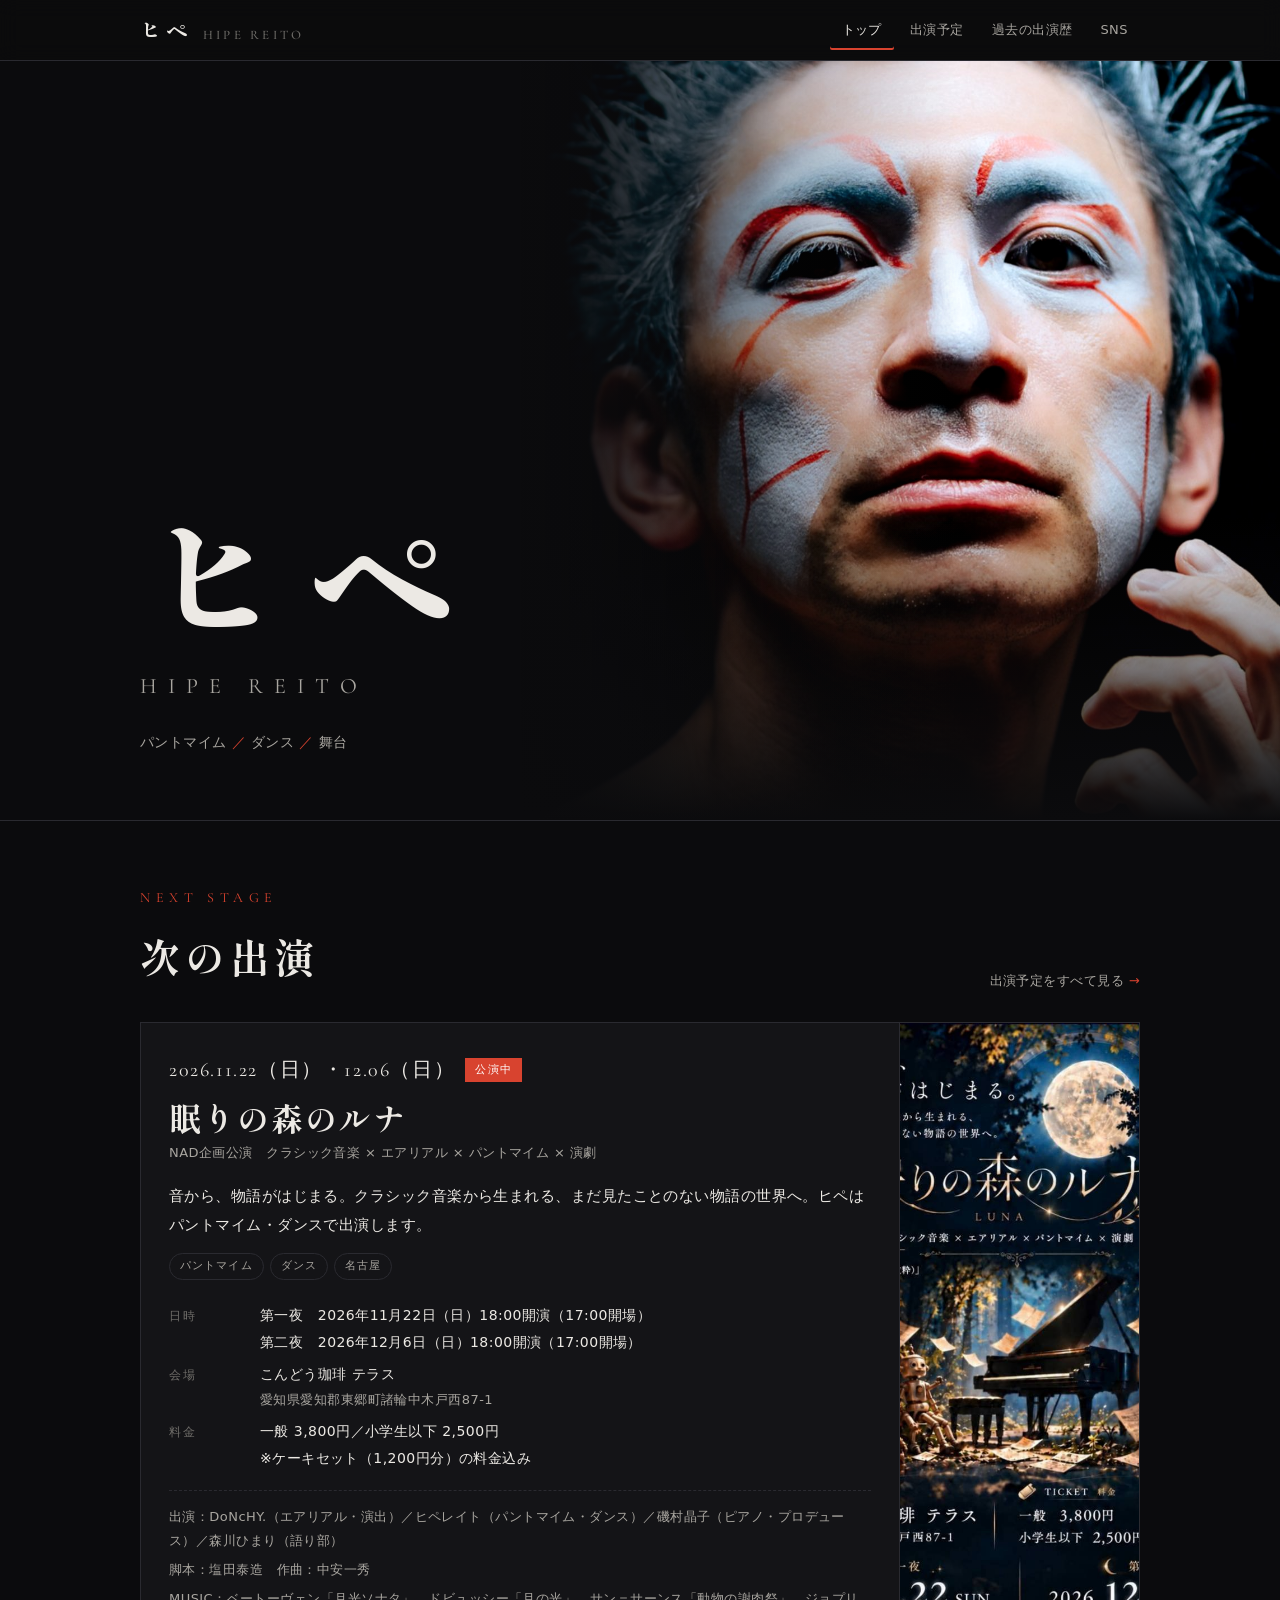
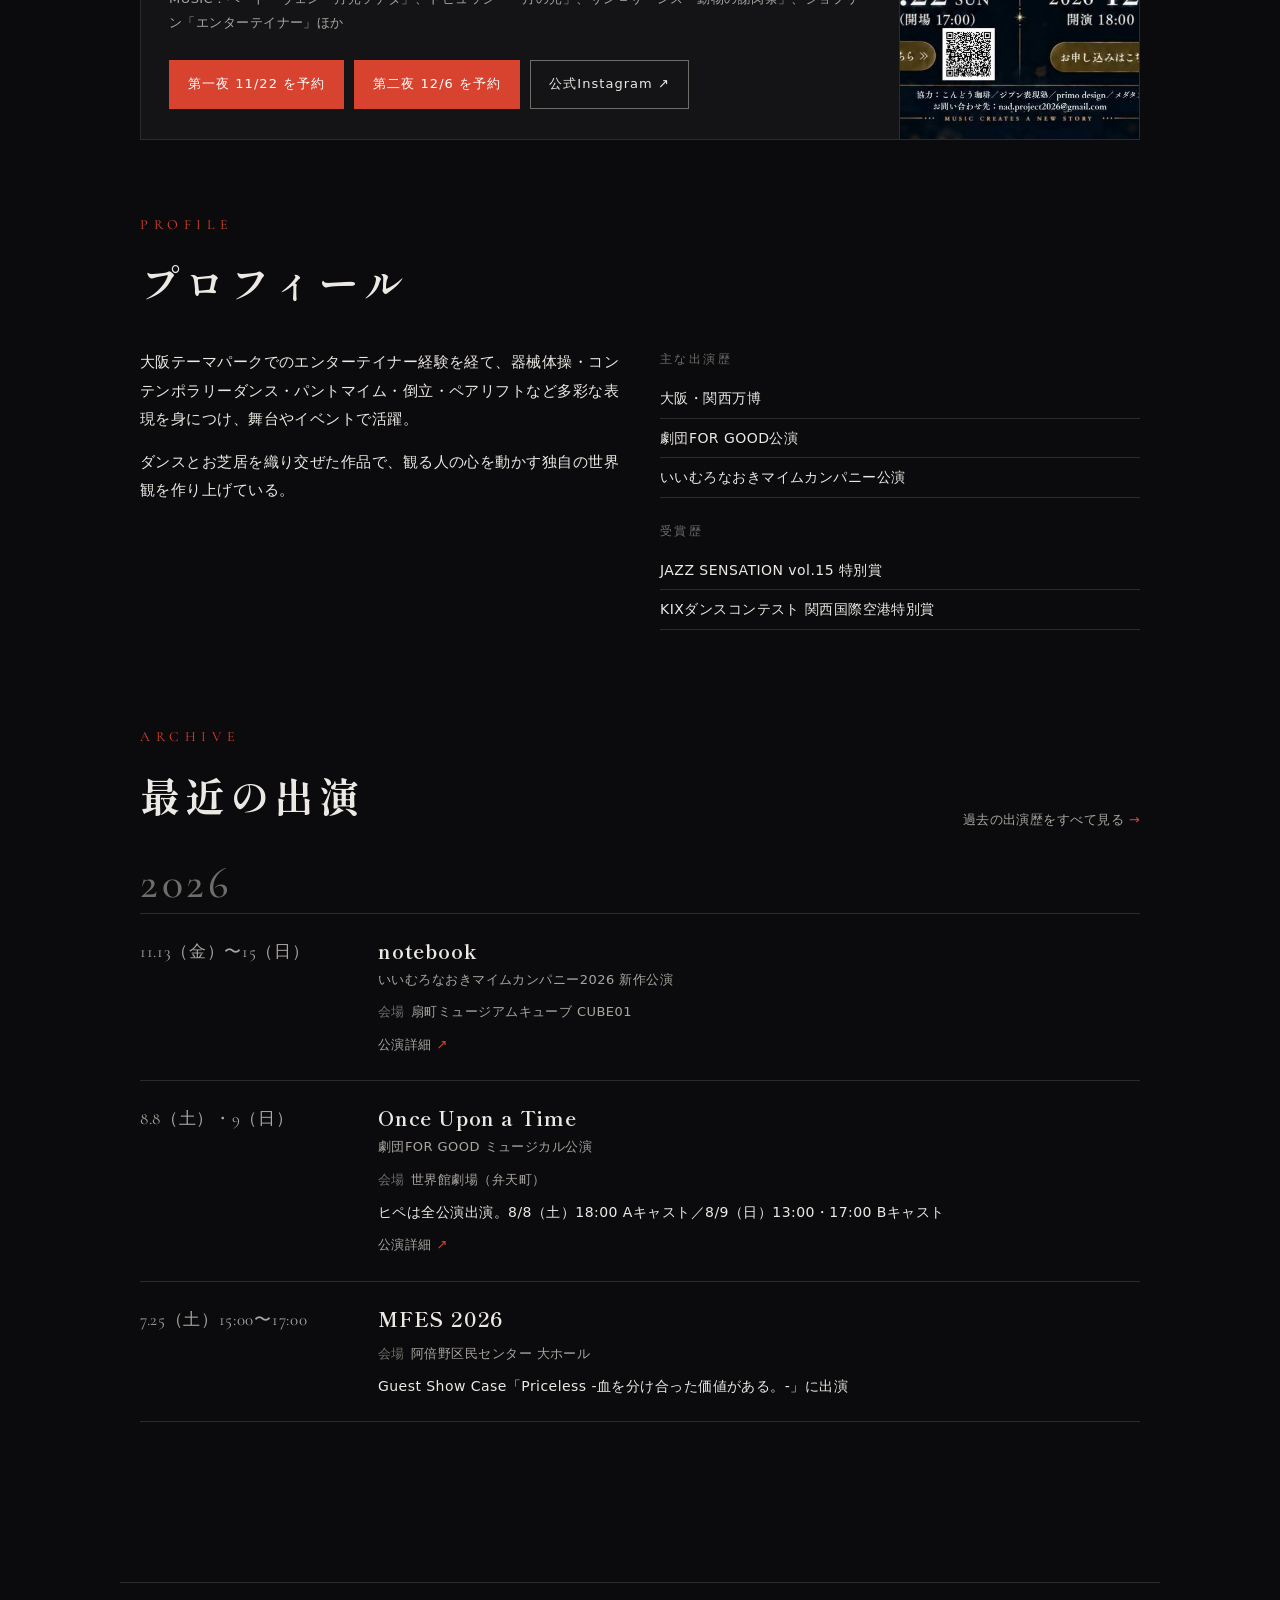
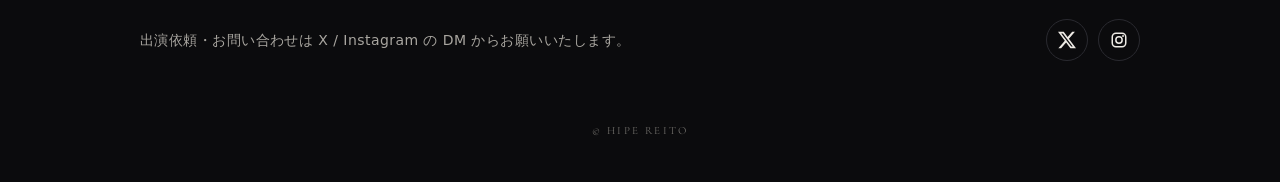
==== index.html @ db116e57 "Initial commit: Hipe performance info site Co-Authored-By: Claude Sonnet 5.5 <noreply@anthropic.com>" ====
<!doctype html>
<html lang="ja">
<head>
<meta charset="utf-8">
<meta name="viewport" content="width=device-width,initial-scale=1">
<title>ヒペ | HIPE REITO 出演情報</title>
<meta name="description" content="パントマイム・ダンスのパフォーマー「ヒペ（ヒペレイト）」の出演情報。">
<meta property="og:title" content="ヒペ | HIPE REITO 出演情報">
<meta property="og:description" content="パントマイム・ダンスのパフォーマー「ヒペ（ヒペレイト）」の出演情報。">
<meta property="og:image" content="assets/hero.jpg">
<meta name="theme-color" content="#0b0b0d">
<link rel="icon" href="assets/favicon.svg" type="image/svg+xml">
<link rel="preconnect" href="https://fonts.googleapis.com">
<link rel="preconnect" href="https://fonts.gstatic.com" crossorigin>
<link href="https://fonts.googleapis.com/css2?family=Cormorant+Garamond:wght@500;600&family=Shippori+Mincho+B1:wght@600;700;800&family=Zen+Kaku+Gothic+New:wght@400;500&display=swap" rel="stylesheet">
<link rel="stylesheet" href="style.css">
</head>
<body data-page="home">
<header id="site-header"></header>
<main>
  <section class="hero">
    <img src="assets/hero.jpg" alt="ヒペ ポートレート">
    <div class="inner">
      <h1>ヒペ</h1>
      <p class="roman">HIPE REITO</p>
      <p class="tag">パントマイム <b>／</b> ダンス <b>／</b> 舞台</p>
    </div>
  </section>

  <section class="section">
    <div class="section-top">
      <div><p class="eyebrow">Next Stage</p><h2>次の出演</h2></div>
      <a class="more" href="schedule.html">出演予定をすべて見る</a>
    </div>
    <div class="shows" id="upcoming" data-limit="1"></div>
  </section>

  <section class="section">
    <div class="section-top">
      <div><p class="eyebrow">Profile</p><h2>プロフィール</h2></div>
    </div>
    <div class="profile">
      <div>
        <p>大阪テーマパークでのエンターテイナー経験を経て、器械体操・コンテンポラリーダンス・パントマイム・倒立・ペアリフトなど多彩な表現を身につけ、舞台やイベントで活躍。</p>
        <p>ダンスとお芝居を織り交ぜた作品で、観る人の心を動かす独自の世界観を作り上げている。</p>
      </div>
      <div>
        <h3>主な出演歴</h3>
        <ul><li>大阪・関西万博</li><li>劇団FOR GOOD公演</li><li>いいむろなおきマイムカンパニー公演</li></ul>
        <h3>受賞歴</h3>
        <ul><li>JAZZ SENSATION vol.15 特別賞</li><li>KIXダンスコンテスト 関西国際空港特別賞</li></ul>
      </div>
    </div>
  </section>

  <section class="section">
    <div class="section-top">
      <div><p class="eyebrow">Archive</p><h2>最近の出演</h2></div>
      <a class="more" href="history.html">過去の出演歴をすべて見る</a>
    </div>
    <div id="history" data-limit="3"></div>
  </section>
</main>
<div id="site-footer"></div>
<script src="data.js"></script>
<script src="app.js"></script>
</body>
</html>
---- style.css ----
:root{
  --bg:#0b0b0d;
  --bg-2:#141417;
  --line:#2a2a30;
  --ink:#ece9e4;          /* 白塗りの白 */
  --ink-2:#a9a6a0;
  --ink-3:#6f6d69;
  --red:#d8432f;          /* 隈取の朱 */
  --red-soft:rgba(216,67,47,.14);
  --mincho:"Shippori Mincho B1","Hiragino Mincho ProN","Yu Mincho",serif;
  --gothic:"Zen Kaku Gothic New","Hiragino Sans","Yu Gothic",system-ui,sans-serif;
  --latin:"Cormorant Garamond",var(--mincho);
  --w:1040px;
}
*{box-sizing:border-box}
html{scroll-behavior:smooth}
body{
  margin:0;background:var(--bg);color:var(--ink);
  font-family:var(--gothic);font-size:15px;line-height:1.9;letter-spacing:.03em;
  -webkit-font-smoothing:antialiased;
}
a{color:inherit}
img{max-width:100%;display:block}

/* ---------- header ---------- */
.site-header{
  position:sticky;top:0;z-index:20;
  background:rgba(11,11,13,.82);backdrop-filter:blur(10px);
  border-bottom:1px solid var(--line);
}
.site-header .inner{
  max-width:var(--w);margin:0 auto;padding:0 20px;height:60px;
  display:flex;align-items:center;justify-content:space-between;gap:16px;
}
.logo{font-family:var(--mincho);font-size:22px;font-weight:700;text-decoration:none;letter-spacing:.2em}
.logo small{font-family:var(--latin);font-size:13px;color:var(--ink-3);letter-spacing:.25em;margin-left:10px;font-weight:500}
.nav{display:flex;gap:4px}
.nav a{
  text-decoration:none;font-size:13px;color:var(--ink-2);padding:8px 12px;border-radius:2px;white-space:nowrap;
}
.nav a:hover{color:var(--ink)}
.nav a[aria-current="page"]{color:var(--ink);box-shadow:inset 0 -2px 0 var(--red)}

/* ---------- hero ---------- */
.hero{
  position:relative;min-height:min(86vh,760px);display:grid;align-items:end;
  overflow:hidden;border-bottom:1px solid var(--line);
}
.hero img{
  position:absolute;inset:0;width:100%;height:100%;object-fit:cover;object-position:60% 30%;
  filter:saturate(.95) contrast(1.05);
}
@media (min-width:761px){
  .hero img{left:auto;width:min(62%,760px);object-position:50% 35%;
    -webkit-mask-image:linear-gradient(90deg,transparent 0,#000 35%);mask-image:linear-gradient(90deg,transparent 0,#000 35%)}
}
.hero::after{
  content:"";position:absolute;inset:0;
  background:linear-gradient(90deg,rgba(11,11,13,.92) 0%,rgba(11,11,13,.55) 45%,rgba(11,11,13,0) 75%),
             linear-gradient(0deg,var(--bg) 0%,rgba(11,11,13,0) 40%);
}
.hero .inner{position:relative;z-index:1;max-width:var(--w);width:100%;margin:0 auto;padding:0 20px 64px}
.hero h1{
  font-family:var(--mincho);font-weight:800;margin:0;line-height:1;
  font-size:clamp(72px,14vw,150px);letter-spacing:.12em;
}
.hero .roman{font-family:var(--latin);font-size:clamp(16px,2.2vw,22px);letter-spacing:.5em;color:var(--ink-2);margin:18px 0 0}
.hero .tag{margin:22px 0 0;font-size:14px;color:var(--ink-2)}
.hero .tag b{color:var(--red);font-weight:500}

/* ---------- page head ---------- */
.page-head{max-width:var(--w);margin:0 auto;padding:72px 20px 24px}
.eyebrow{font-family:var(--latin);font-size:14px;letter-spacing:.4em;color:var(--red);text-transform:uppercase;margin:0 0 6px}
.page-head h1,.section h2{font-family:var(--mincho);font-weight:700;font-size:clamp(28px,4.4vw,40px);margin:0;letter-spacing:.12em}
.page-head p{color:var(--ink-2);margin:14px 0 0}

/* ---------- sections ---------- */
main{padding-bottom:40px}
.section{max-width:var(--w);margin:0 auto;padding:64px 20px 8px}
.section-top{display:flex;align-items:end;justify-content:space-between;gap:16px;margin-bottom:28px}
.more{font-size:13px;color:var(--ink-2);text-decoration:none;white-space:nowrap}
.more:hover{color:var(--ink)}
.more::after{content:" →";color:var(--red)}

/* ---------- show card (upcoming) ---------- */
.shows{display:grid;gap:20px}
.show{
  background:var(--bg-2);border:1px solid var(--line);
  display:grid;grid-template-columns:1fr;overflow:hidden;
}
.show.has-image{grid-template-columns:minmax(0,1fr) 240px}
.show .body{padding:28px 28px 30px}
.show .date{font-family:var(--latin);font-size:20px;letter-spacing:.08em;color:var(--ink);margin:0}
.show .date .ja{font-family:var(--gothic);font-size:13px;color:var(--ink-2)}
.show h3{font-family:var(--mincho);font-size:clamp(24px,3.4vw,32px);font-weight:700;margin:6px 0 2px;letter-spacing:.06em;line-height:1.4}
.show .sub{color:var(--ink-2);font-size:13px;margin:0}
.show .lead{margin:16px 0 0}
.tags{display:flex;flex-wrap:wrap;gap:6px;margin:14px 0 0;padding:0;list-style:none}
.tags li{font-size:11px;letter-spacing:.1em;border:1px solid var(--line);color:var(--ink-2);padding:2px 10px;border-radius:99px}
.status{display:inline-block;font-size:11px;letter-spacing:.12em;background:var(--red);color:#fff;padding:2px 10px;margin-left:10px;vertical-align:3px}
.status.next{background:transparent;color:var(--red);border:1px solid var(--red)}
dl.info{display:grid;grid-template-columns:5.5em 1fr;gap:6px 14px;margin:22px 0 0;font-size:14px}
dl.info dt{color:var(--ink-3);font-size:12px;letter-spacing:.15em;padding-top:3px}
dl.info dd{margin:0}
dl.info dd span{display:block}
dl.info .muted{color:var(--ink-2);font-size:13px}
.credits{margin:18px 0 0;padding:14px 0 0;border-top:1px dashed var(--line);font-size:13px;color:var(--ink-2)}
.credits p{margin:0 0 4px}
.actions{display:flex;flex-wrap:wrap;gap:10px;margin:24px 0 0}
.btn{
  display:inline-flex;align-items:center;gap:8px;text-decoration:none;
  font-size:13px;letter-spacing:.08em;padding:11px 18px;border:1px solid var(--ink-3);transition:.15s;
}
.btn:hover{border-color:var(--ink)}
.btn.primary{background:var(--red);border-color:var(--red);color:#fff}
.btn.primary:hover{filter:brightness(1.1)}
.show .visual{border-left:1px solid var(--line);background:#000}
.show .visual img{width:100%;height:100%;object-fit:cover;object-position:top}

.show.tba{background:transparent;border-style:dashed}
.show.tba .body{padding:18px 24px;display:flex;flex-wrap:wrap;align-items:baseline;gap:6px 18px}
.show.tba .date{font-size:18px}
.show.tba p{margin:0;color:var(--ink-2);font-size:13px}
.show.tba .area{color:var(--ink);font-size:14px}

/* ---------- history ---------- */
.year{margin:0 0 40px}
.year h2{
  font-family:var(--latin);font-weight:500;font-size:44px;letter-spacing:.08em;color:var(--ink-3);
  margin:0 0 8px;line-height:1;
}
.timeline{list-style:none;margin:0;padding:0;border-top:1px solid var(--line)}
.timeline li{display:grid;grid-template-columns:210px 1fr;gap:6px 28px;padding:22px 0;border-bottom:1px solid var(--line)}
.timeline .d{font-family:var(--latin);font-size:17px;color:var(--ink-2);letter-spacing:.04em}
.timeline h3{font-family:var(--mincho);font-size:20px;margin:0;font-weight:700;letter-spacing:.04em;line-height:1.5}
.timeline .sub{color:var(--ink-2);font-size:13px;margin:2px 0 0}
.timeline .meta{font-size:13px;color:var(--ink-2);margin:8px 0 0}
.timeline .meta b{color:var(--ink-3);font-weight:400;margin-right:6px}
.timeline .note{font-size:14px;margin:6px 0 0}
.timeline a.inline{font-size:13px;color:var(--ink-2);text-decoration:none;display:inline-block;margin:8px 16px 0 0}
.timeline a.inline:hover{color:var(--ink)}
.timeline a.inline::after{content:" ↗";color:var(--red)}

/* ---------- profile ---------- */
.profile{display:grid;grid-template-columns:1fr 1fr;gap:40px;align-items:start}
.profile p{margin:0 0 14px}
.profile h3{font-size:12px;letter-spacing:.2em;color:var(--ink-3);font-weight:500;margin:0 0 8px}
.profile ul{margin:0 0 22px;padding:0;list-style:none}
.profile li{padding:6px 0;border-bottom:1px solid var(--line);font-size:14px}

/* ---------- links page ---------- */
.links-wrap{max-width:520px;margin:0 auto;padding:64px 20px 24px;text-align:center}
.avatar{width:120px;height:120px;border-radius:50%;object-fit:cover;object-position:55% 30%;margin:0 auto;border:1px solid var(--line)}
.links-wrap h1{font-family:var(--mincho);font-size:34px;margin:18px 0 0;letter-spacing:.2em}
.links-wrap .roman{font-family:var(--latin);color:var(--ink-3);letter-spacing:.45em;font-size:13px;margin:4px 0 0}
.links-wrap .bio{color:var(--ink-2);font-size:13px;margin:14px 0 0}
.link-list{list-style:none;padding:0;margin:32px 0 0;display:grid;gap:12px;text-align:left}
.link-list a{
  display:grid;grid-template-columns:44px 1fr auto;align-items:center;gap:14px;
  padding:14px 18px;background:var(--bg-2);border:1px solid var(--line);text-decoration:none;transition:.15s;
}
.link-list a:hover{border-color:var(--ink-3);transform:translateY(-1px)}
.link-list .ic{width:44px;height:44px;display:grid;place-items:center;border-radius:50%;background:#000;border:1px solid var(--line)}
.link-list .ic svg{width:20px;height:20px;fill:var(--ink)}
.link-list .t{font-size:15px;line-height:1.4}
.link-list .t small{display:block;color:var(--ink-2);font-size:12px}
.link-list .arrow{color:var(--red)}
.link-list a.feature{border-color:var(--red);background:linear-gradient(90deg,var(--red-soft),transparent)}
.link-list .ic.text{font-family:var(--mincho);font-size:13px;color:var(--ink)}
.small-head{font-size:11px;letter-spacing:.3em;color:var(--ink-3);margin:36px 0 0;text-align:left}

/* ---------- contact / footer ---------- */
.contact{
  max-width:var(--w);margin:72px auto 0;padding:36px 20px;border-top:1px solid var(--line);
  display:flex;flex-wrap:wrap;gap:16px 32px;align-items:center;justify-content:space-between;
}
.contact p{margin:0;color:var(--ink-2);font-size:14px}
.sns-row{display:flex;gap:10px}
.sns-row a{width:42px;height:42px;display:grid;place-items:center;border:1px solid var(--line);border-radius:50%}
.sns-row a:hover{border-color:var(--ink-2)}
.sns-row svg{width:18px;height:18px;fill:var(--ink)}
footer{text-align:center;color:var(--ink-3);font-size:11px;letter-spacing:.2em;padding:24px 20px 40px;font-family:var(--latin)}

.empty{color:var(--ink-2);border:1px dashed var(--line);padding:24px;text-align:center}

/* ---------- responsive ---------- */
@media (max-width:760px){
  body{font-size:14px}
  .site-header .inner{height:auto;padding:10px 16px;flex-wrap:wrap;gap:4px}
  .logo small{display:none}
  .nav{width:100%;justify-content:space-between;margin:0 -12px}
  .nav a{padding:6px 10px}
  .hero{min-height:78vh}
  .hero img{object-position:62% 20%}
  .hero::after{background:linear-gradient(0deg,var(--bg) 8%,rgba(11,11,13,.35) 55%,rgba(11,11,13,.1) 100%)}
  .hero .inner{padding:0 16px 40px}
  .section,.page-head{padding-left:16px;padding-right:16px}
  .show.has-image{grid-template-columns:1fr}
  .show .visual{border-left:0;border-top:1px solid var(--line);order:-1;max-height:300px}
  .show .body{padding:22px 18px 24px}
  dl.info{grid-template-columns:1fr;gap:0}
  dl.info dt{padding-top:10px}
  .timeline li{grid-template-columns:1fr;gap:2px}
  .profile{grid-template-columns:1fr;gap:8px}
  .btn{flex:1 1 100%;justify-content:center}
}
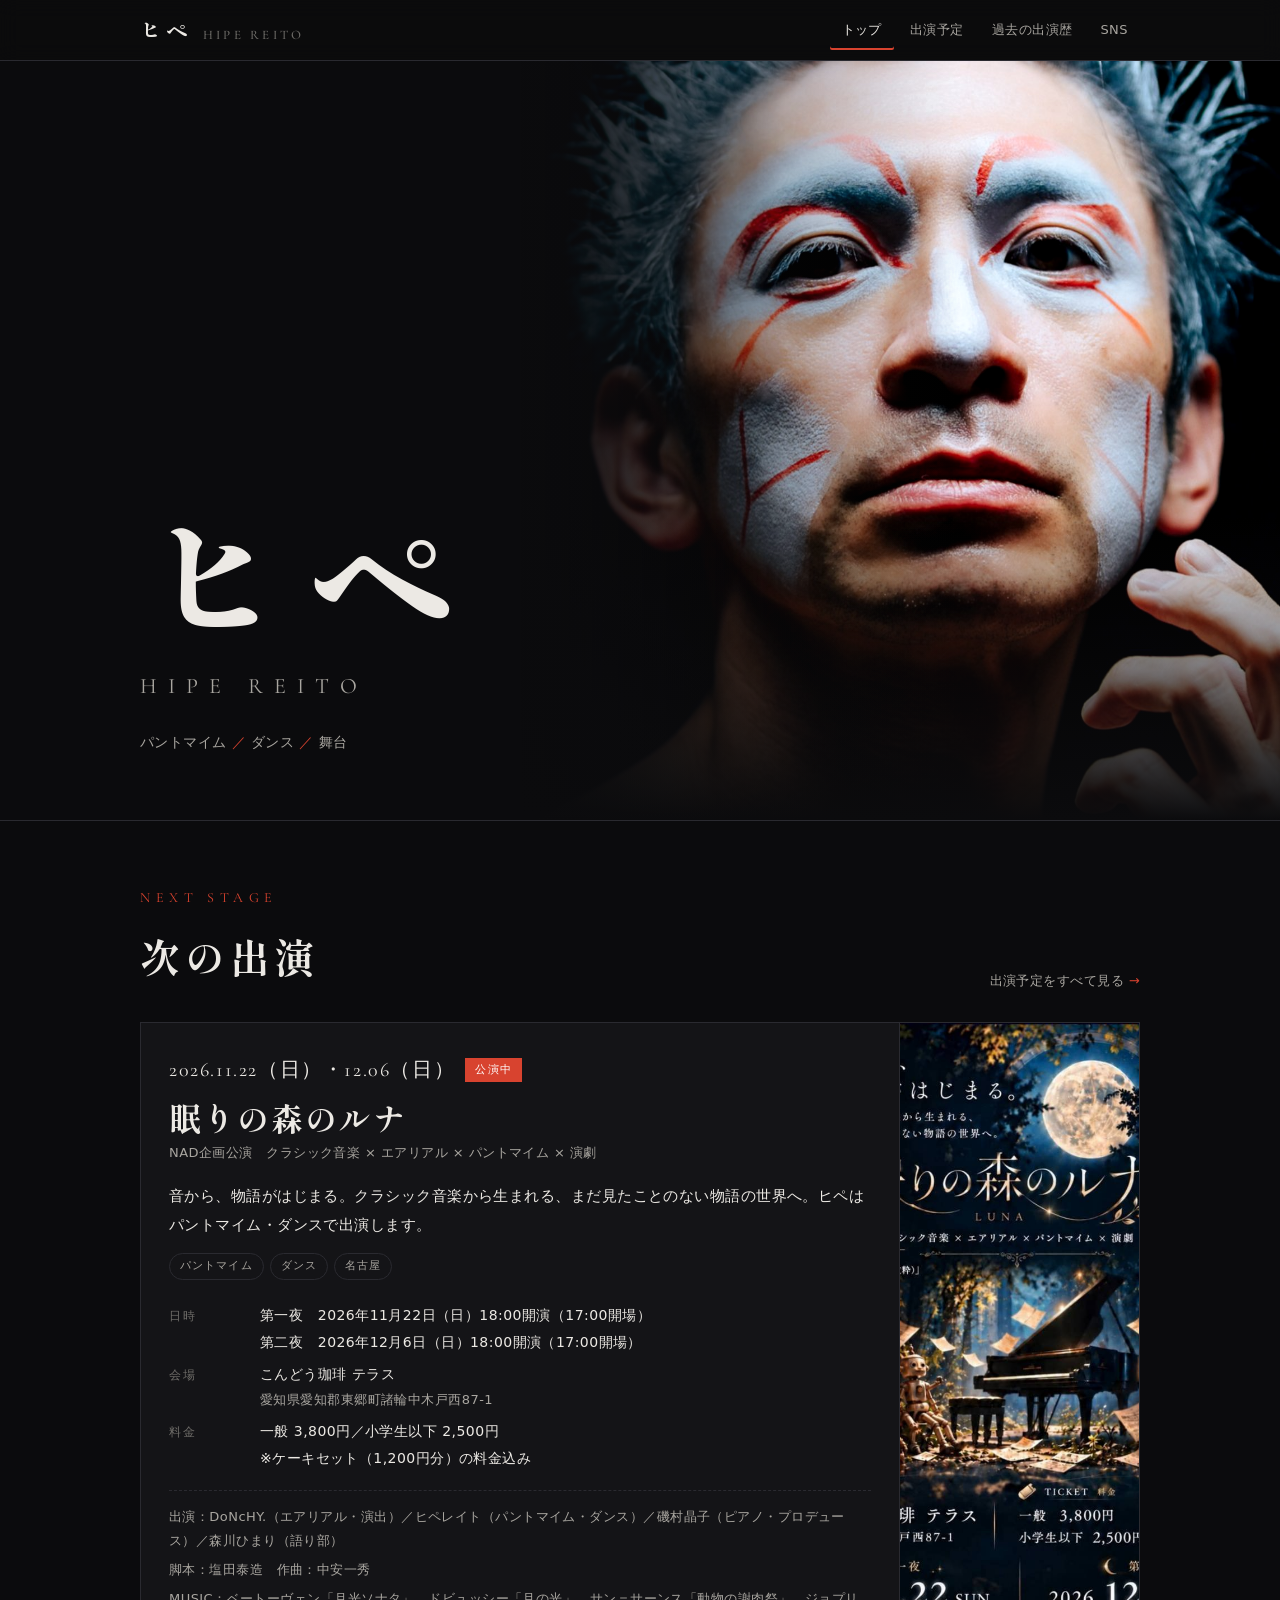
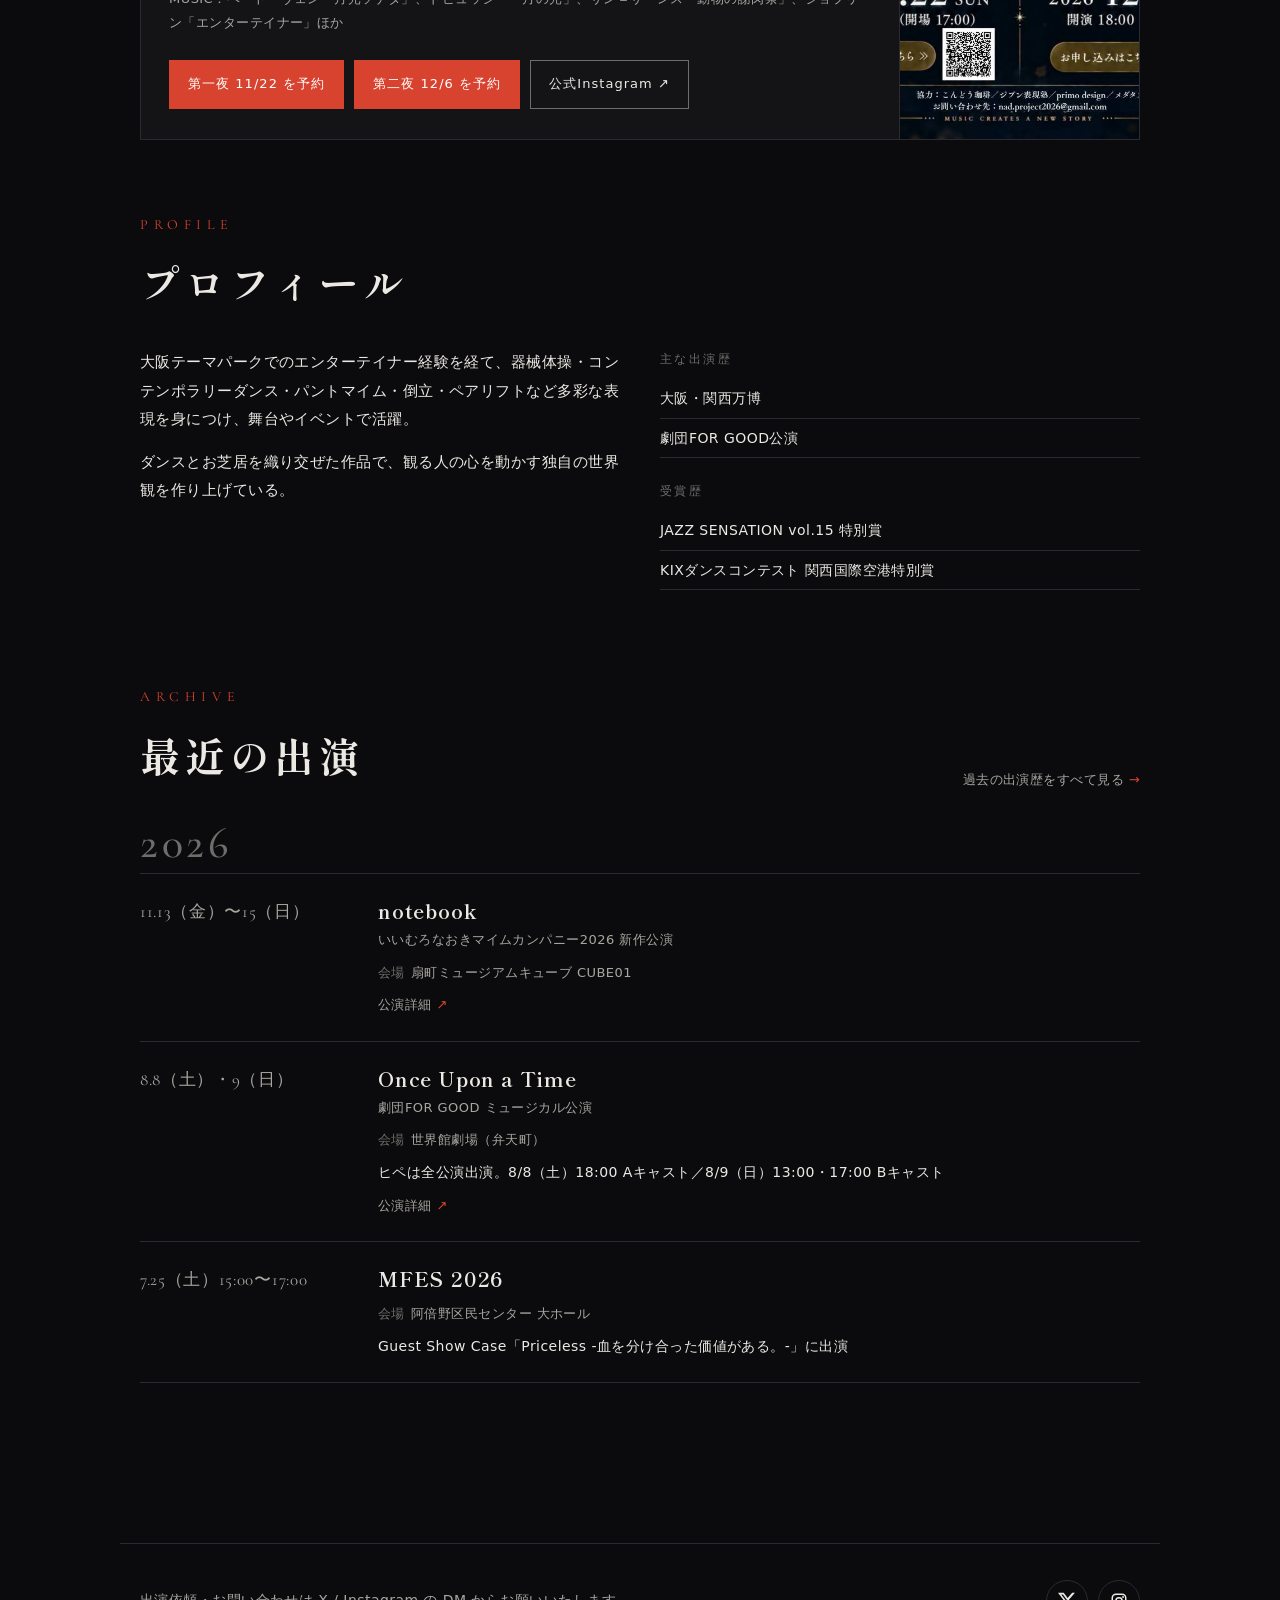
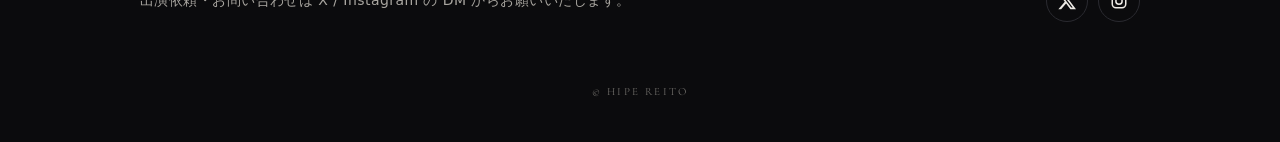
==== commit 49a7a6a7: "Remove Iimuro Mime Company from main credits on top page Co-Authored-By: Claude Sonnet 5.5 <noreply@" ====
--- a/index.html
+++ b/index.html
@@ -46,7 +46,7 @@
       </div>
       <div>
         <h3>主な出演歴</h3>
-        <ul><li>大阪・関西万博</li><li>劇団FOR GOOD公演</li><li>いいむろなおきマイムカンパニー公演</li></ul>
+        <ul><li>大阪・関西万博</li><li>劇団FOR GOOD公演</li></ul>
         <h3>受賞歴</h3>
         <ul><li>JAZZ SENSATION vol.15 特別賞</li><li>KIXダンスコンテスト 関西国際空港特別賞</li></ul>
       </div>
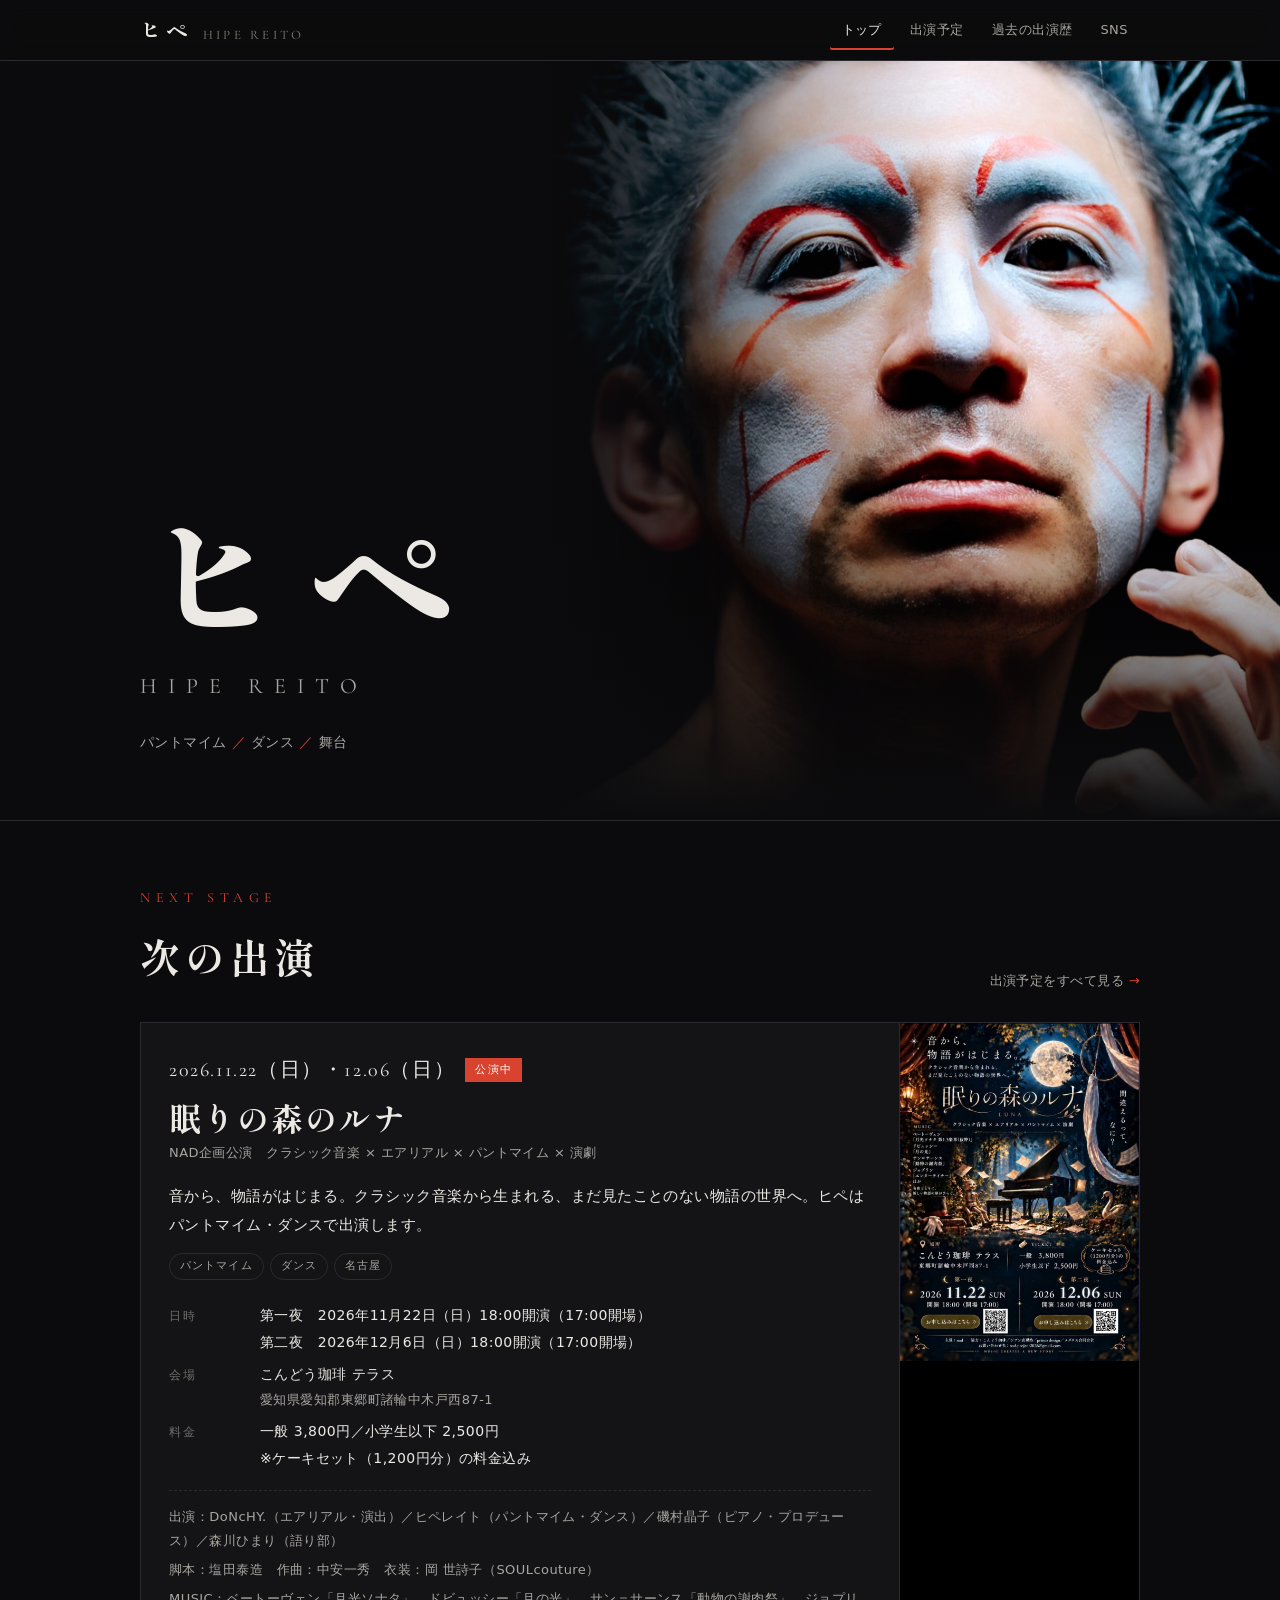
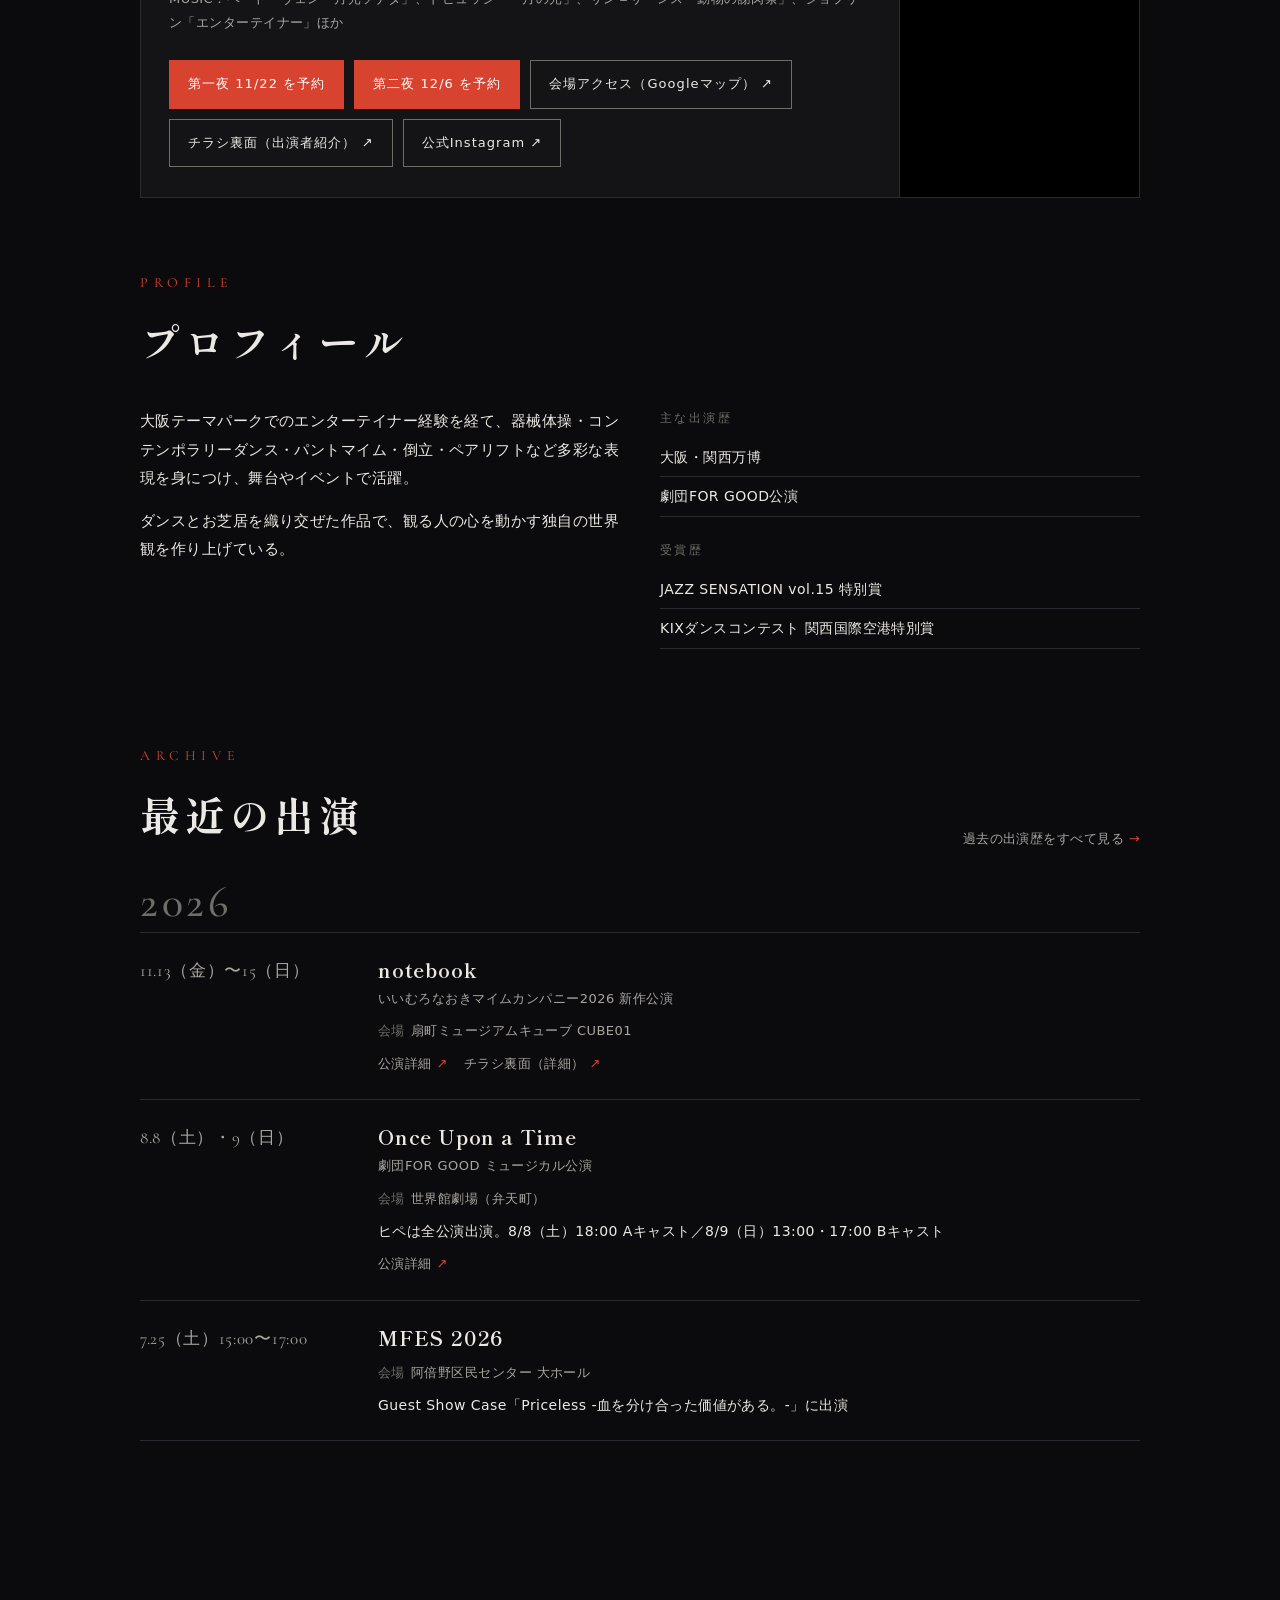
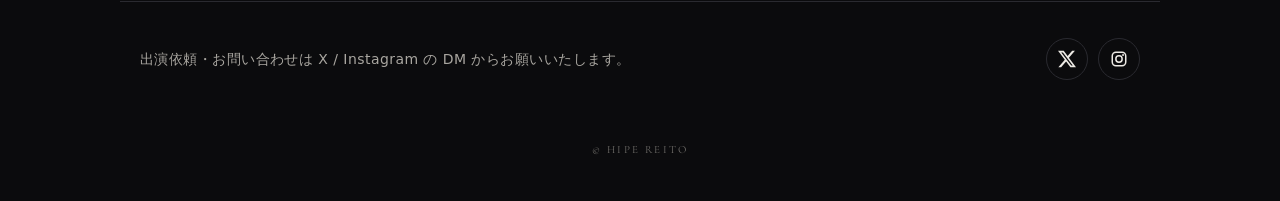
==== commit e6a2b269: "Add robots.txt, sitemap.xml, canonical URLs and absolute OGP tags Helps Google discover and index th" ====
--- a/index.html
+++ b/index.html
@@ -7,7 +7,12 @@
 <meta name="description" content="パントマイム・ダンスのパフォーマー「ヒペ（ヒペレイト）」の出演情報。">
 <meta property="og:title" content="ヒペ | HIPE REITO 出演情報">
 <meta property="og:description" content="パントマイム・ダンスのパフォーマー「ヒペ（ヒペレイト）」の出演情報。">
-<meta property="og:image" content="assets/hero.jpg">
+<meta property="og:image" content="https://hipereito.com/assets/hero.jpg">
+<meta property="og:url" content="https://hipereito.com/">
+<meta property="og:type" content="website">
+<meta property="og:locale" content="ja_JP">
+<meta name="twitter:card" content="summary_large_image">
+<link rel="canonical" href="https://hipereito.com/">
 <meta name="theme-color" content="#0b0b0d">
 <link rel="icon" href="assets/favicon.svg" type="image/svg+xml">
 <link rel="preconnect" href="https://fonts.googleapis.com">
--- a/style.css
+++ b/style.css
@@ -115,7 +115,10 @@
 .btn.primary{background:var(--red);border-color:var(--red);color:#fff}
 .btn.primary:hover{filter:brightness(1.1)}
 .show .visual{border-left:1px solid var(--line);background:#000}
-.show .visual img{width:100%;height:100%;object-fit:cover;object-position:top}
+.show .visual img{display:block;width:100%;height:auto}
+.show.has-image.wide{grid-template-columns:1fr}
+.show.has-image.wide .body{order:0}
+.show.has-image.wide .visual{border-left:0;border-top:1px solid var(--line)}
 
 .show.tba{background:transparent;border-style:dashed}
 .show.tba .body{padding:18px 24px;display:flex;flex-wrap:wrap;align-items:baseline;gap:6px 18px}
@@ -191,12 +194,13 @@
   .nav{width:100%;justify-content:space-between;margin:0 -12px}
   .nav a{padding:6px 10px}
   .hero{min-height:78vh}
-  .hero img{object-position:62% 20%}
+  .hero img{inset:auto;top:20px;left:10%;width:80%;height:auto;aspect-ratio:1/1;object-fit:contain;
+    -webkit-mask-image:linear-gradient(0deg,transparent 0,#000 22%);mask-image:linear-gradient(0deg,transparent 0,#000 22%)}
   .hero::after{background:linear-gradient(0deg,var(--bg) 8%,rgba(11,11,13,.35) 55%,rgba(11,11,13,.1) 100%)}
   .hero .inner{padding:0 16px 40px}
   .section,.page-head{padding-left:16px;padding-right:16px}
   .show.has-image{grid-template-columns:1fr}
-  .show .visual{border-left:0;border-top:1px solid var(--line);order:-1;max-height:300px}
+  .show .visual{border-left:0;border-top:1px solid var(--line);order:-1}
   .show .body{padding:22px 18px 24px}
   dl.info{grid-template-columns:1fr;gap:0}
   dl.info dt{padding-top:10px}
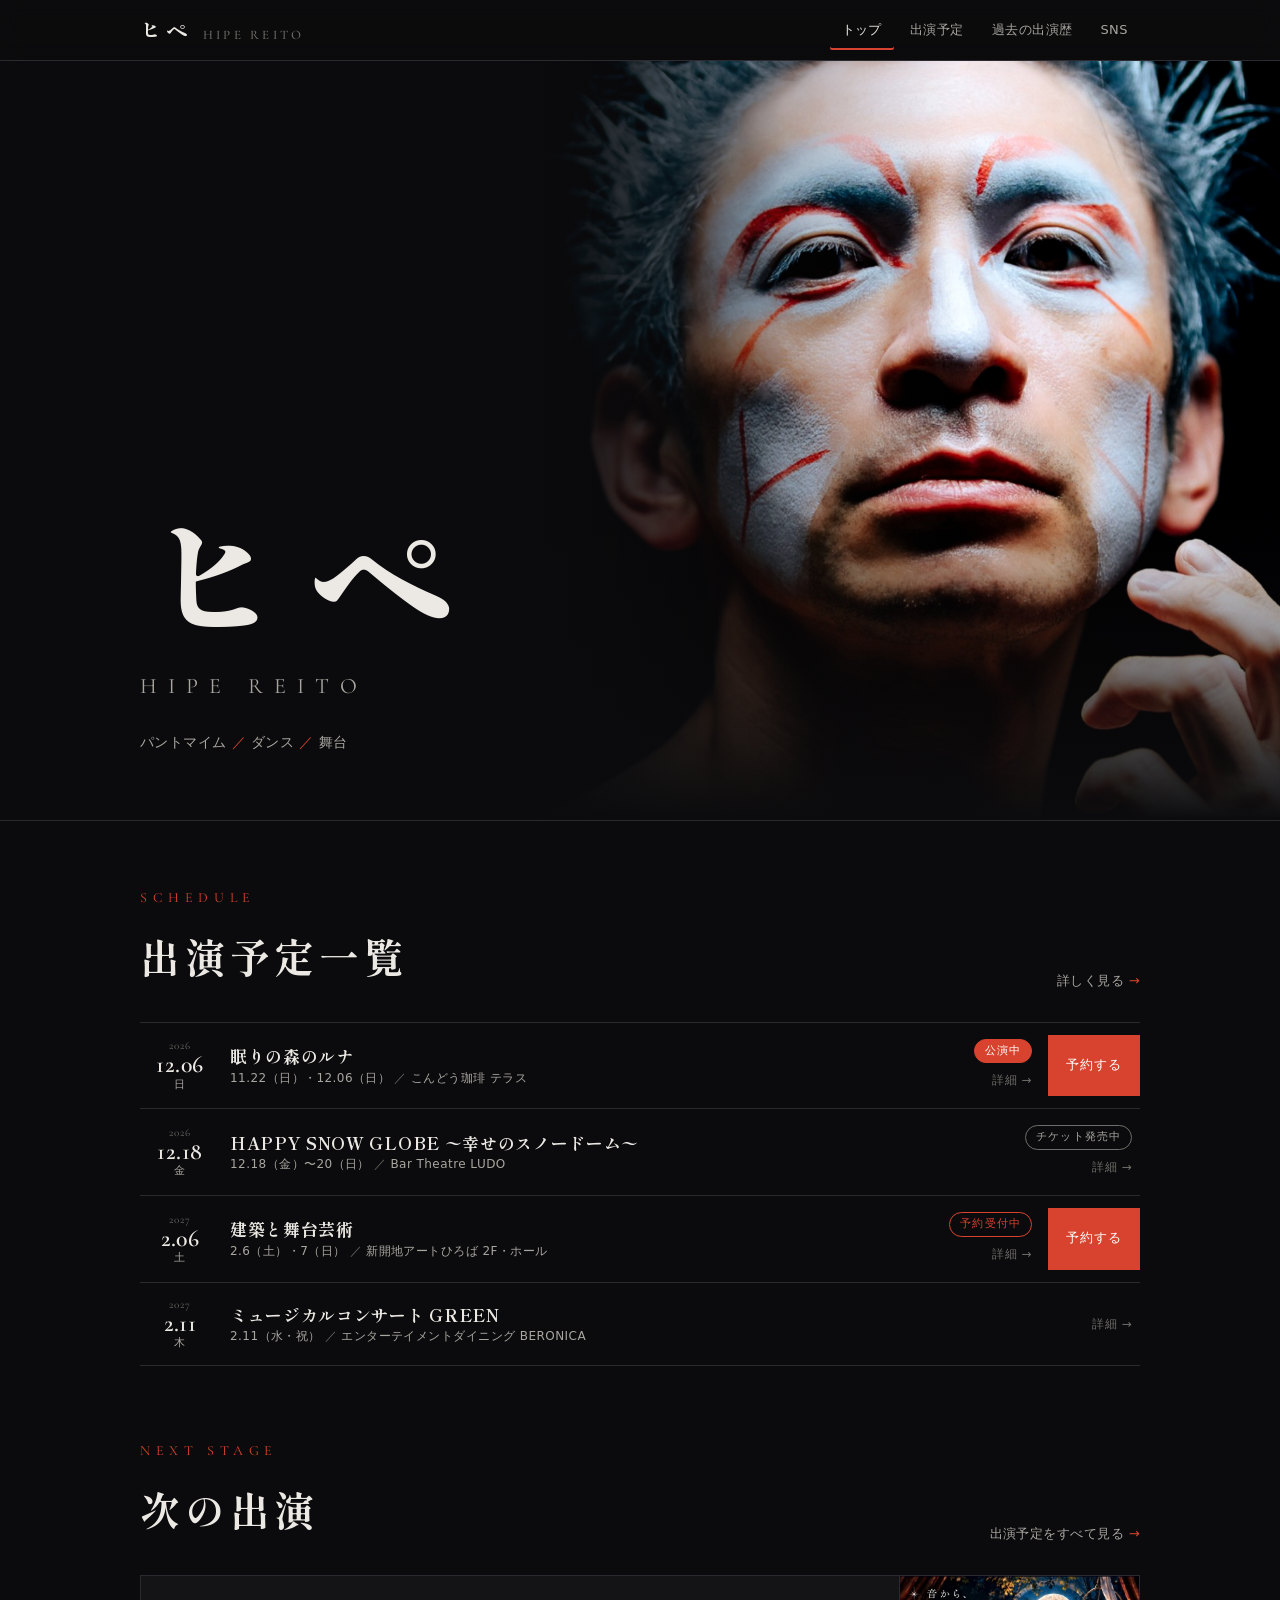
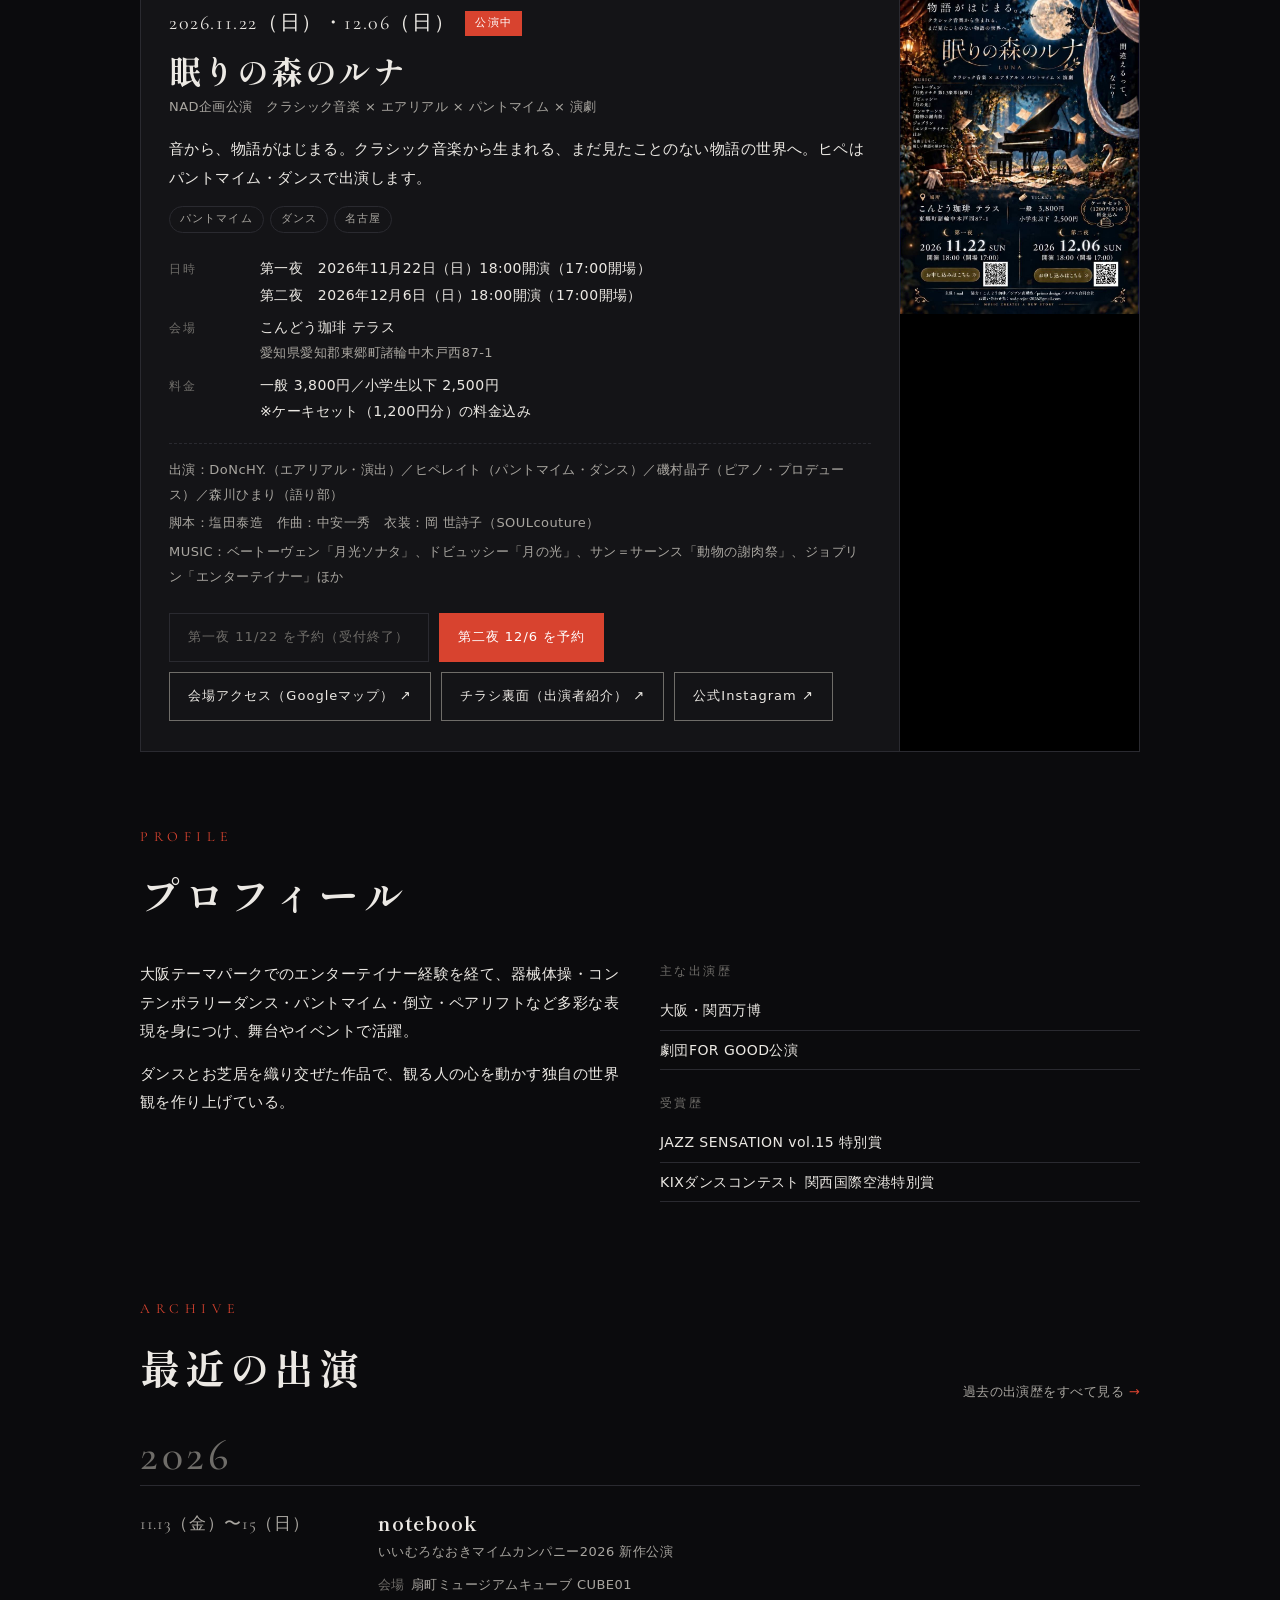
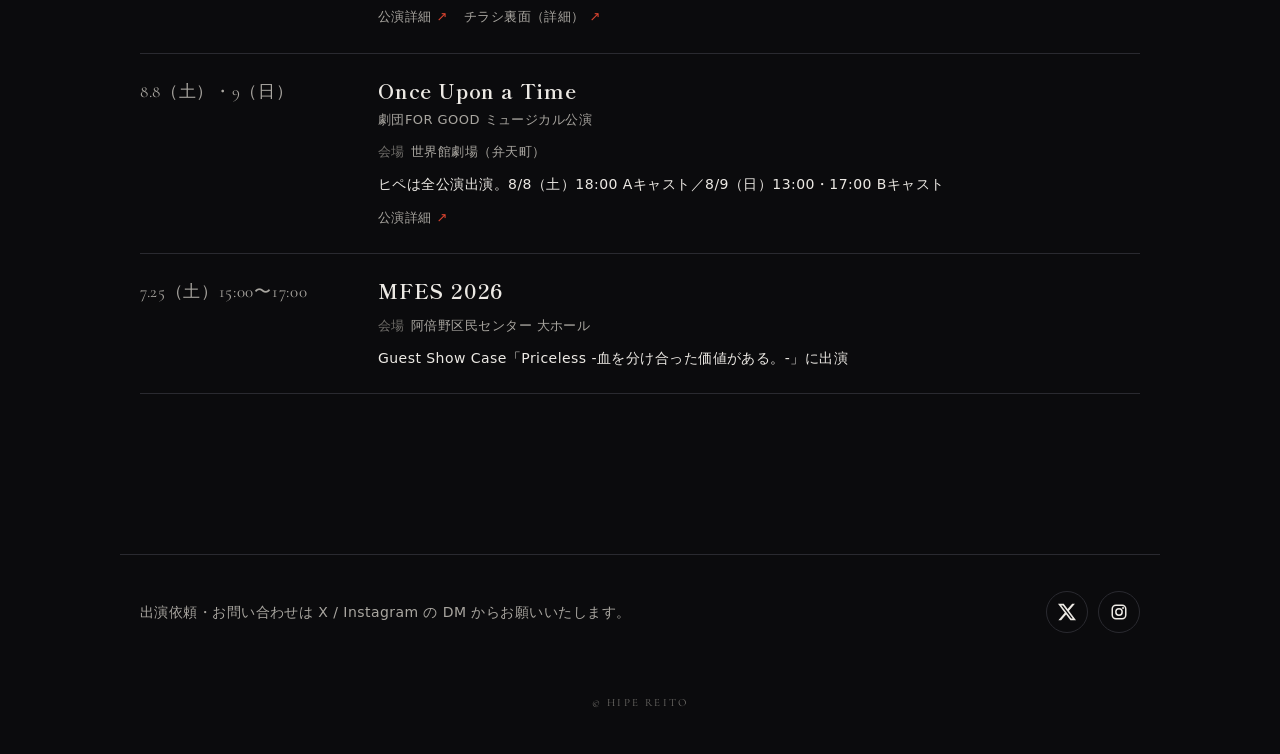
==== commit 65725db8: "Add at-a-glance upcoming list; next-date for split shows; HSG ticket status Co-Authored-By: Claude O" ====
--- a/index.html
+++ b/index.html
@@ -30,6 +30,14 @@
       <p class="roman">HIPE REITO</p>
       <p class="tag">パントマイム <b>／</b> ダンス <b>／</b> 舞台</p>
     </div>
+  </section>
+
+  <section class="section">
+    <div class="section-top">
+      <div><p class="eyebrow">Schedule</p><h2>出演予定一覧</h2></div>
+      <a class="more" href="schedule.html">詳しく見る</a>
+    </div>
+    <div id="glance"></div>
   </section>
 
   <section class="section">
--- a/style.css
+++ b/style.css
@@ -84,6 +84,7 @@
 
 /* ---------- show card (upcoming) ---------- */
 .shows{display:grid;gap:20px}
+.show[id]{scroll-margin-top:90px} /* 固定ヘッダーに隠れないように */
 .show{
   background:var(--bg-2);border:1px solid var(--line);
   display:grid;grid-template-columns:1fr;overflow:hidden;
@@ -114,6 +115,7 @@
 .btn:hover{border-color:var(--ink)}
 .btn.primary{background:var(--red);border-color:var(--red);color:#fff}
 .btn.primary:hover{filter:brightness(1.1)}
+.btn.disabled,.btn.primary.disabled{background:var(--bg-2);border-color:var(--line);color:var(--ink-3);cursor:not-allowed;pointer-events:none;filter:none}
 .show .visual{border-left:1px solid var(--line);background:#000}
 .show .visual img{display:block;width:100%;height:auto}
 .show.has-image.wide{grid-template-columns:1fr}
@@ -125,6 +127,29 @@
 .show.tba .date{font-size:18px}
 .show.tba p{margin:0;color:var(--ink-2);font-size:13px}
 .show.tba .area{color:var(--ink);font-size:14px}
+
+/* ---------- glance（出演予定の一覧） ---------- */
+.glance{list-style:none;margin:0;padding:0;border-top:1px solid var(--line)}
+.glance li{display:flex;align-items:stretch;border-bottom:1px solid var(--line)}
+.glance .g-main{flex:1;min-width:0;display:grid;grid-template-columns:64px 1fr auto;align-items:center;gap:18px;padding:16px 8px;text-decoration:none;transition:background .15s}
+.glance .g-main:hover{background:var(--bg-2)}
+.g-date{display:flex;flex-direction:column;align-items:center;line-height:1.1;font-family:var(--latin)}
+.g-date b{font-size:24px;font-weight:600;letter-spacing:.02em;color:var(--ink)}
+.g-date small{font-size:11px;color:var(--ink-3);letter-spacing:.1em}
+.g-date small:last-child{font-family:var(--gothic);color:var(--ink-2)}
+.g-body{min-width:0;display:flex;flex-direction:column}
+.g-title{font-family:var(--mincho);font-weight:700;font-size:17px;letter-spacing:.04em;line-height:1.5}
+.g-meta{font-size:12px;color:var(--ink-2);line-height:1.6}
+.g-sep{color:var(--ink-3);margin:0 4px}
+.g-side{display:flex;flex-direction:column;align-items:flex-end;gap:6px;white-space:nowrap}
+.g-arrow{font-size:12px;color:var(--ink-3)}
+.glance .g-main:hover .g-arrow{color:var(--red)}
+.chip{font-size:11px;letter-spacing:.1em;padding:1px 10px;border:1px solid var(--ink-3);color:var(--ink-2);border-radius:99px}
+.chip.on{border-color:var(--red);color:var(--red)}
+.chip.now{background:var(--red);border-color:var(--red);color:#fff}
+.g-cta{display:grid;place-items:center;padding:0 18px;margin:12px 0 12px 8px;background:var(--red);color:#fff;text-decoration:none;font-size:13px;letter-spacing:.08em;white-space:nowrap}
+.g-cta:hover{filter:brightness(1.1)}
+.glance-wrap{margin-bottom:12px}
 
 /* ---------- history ---------- */
 .year{margin:0 0 40px}
@@ -207,4 +232,10 @@
   .timeline li{grid-template-columns:1fr;gap:2px}
   .profile{grid-template-columns:1fr;gap:8px}
   .btn{flex:1 1 100%;justify-content:center}
-}
+  .glance li{flex-wrap:wrap}
+  .glance .g-main{grid-template-columns:52px 1fr;gap:12px;padding:14px 4px}
+  .g-side{grid-column:2;flex-direction:row;align-items:center;gap:10px}
+  .g-date b{font-size:20px}
+  .g-title{font-size:16px}
+  .g-cta{flex:1 1 100%;margin:0 0 14px;padding:10px}
+}
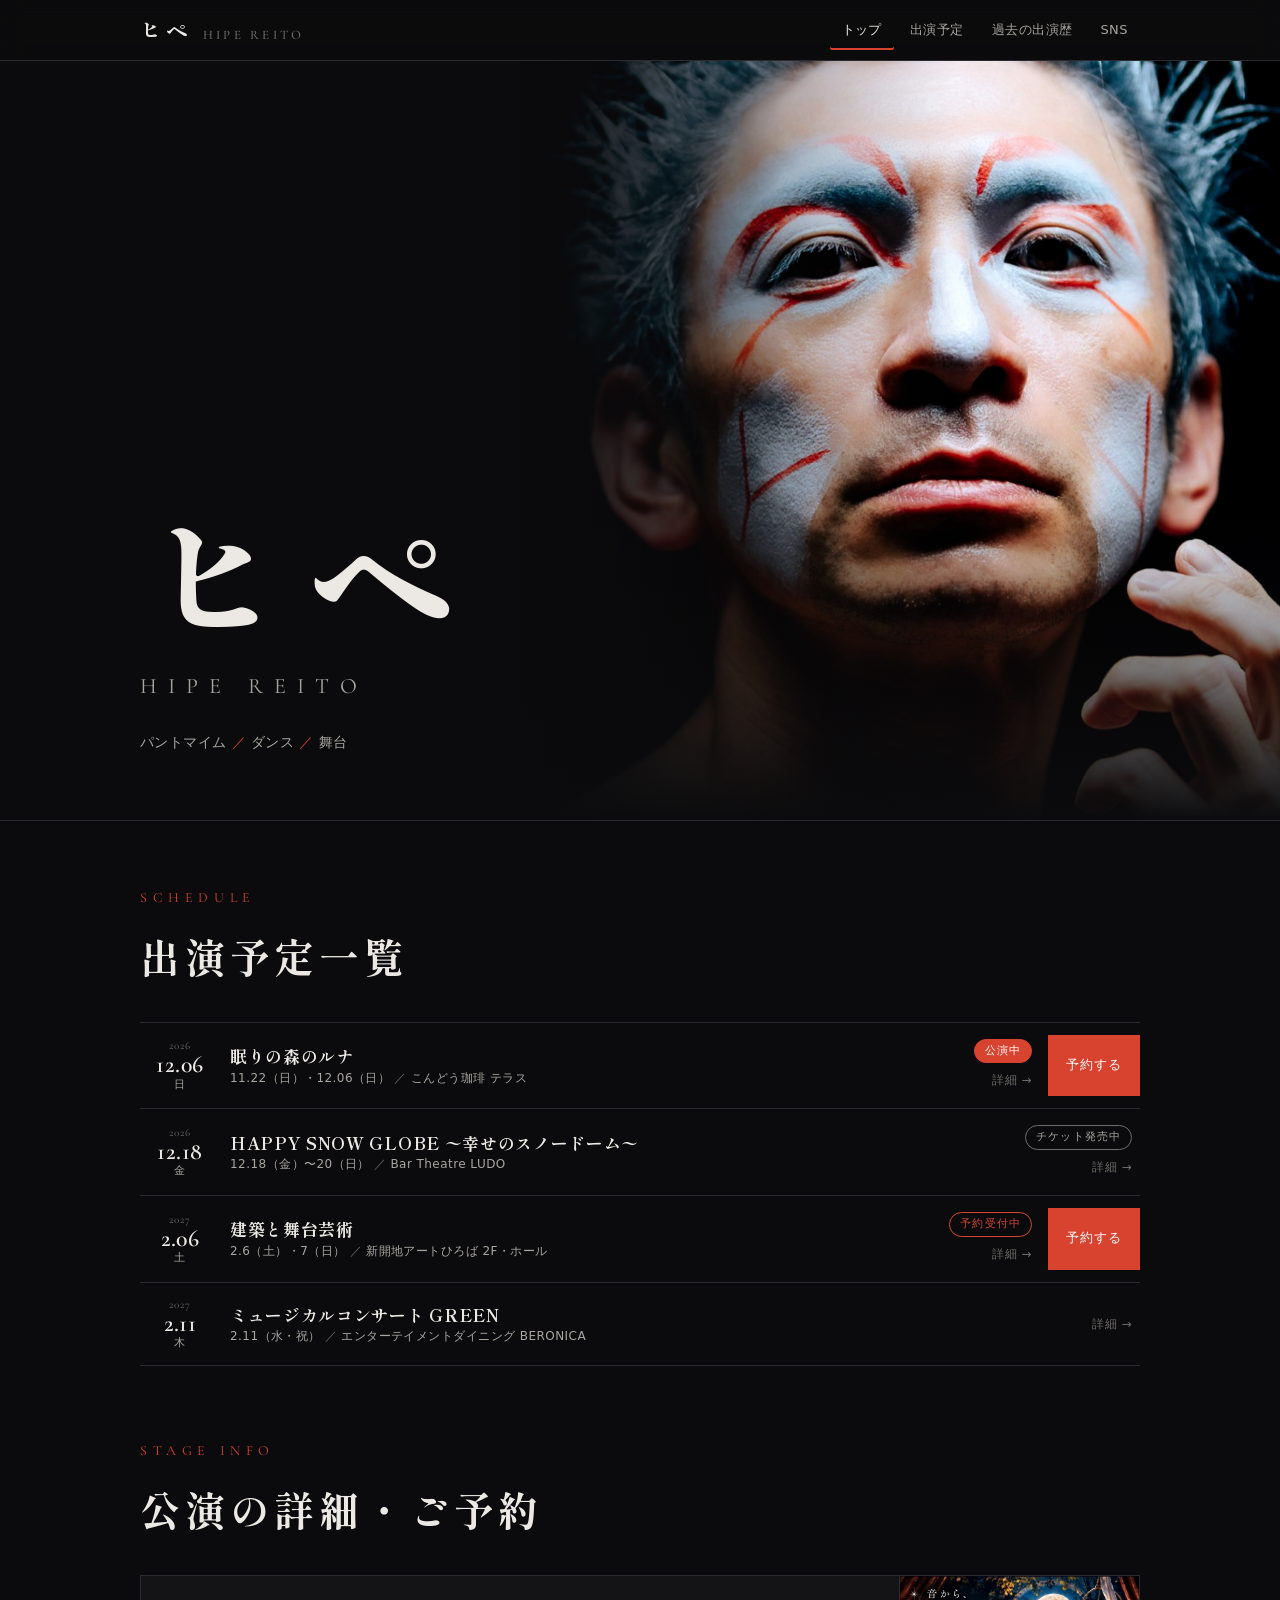
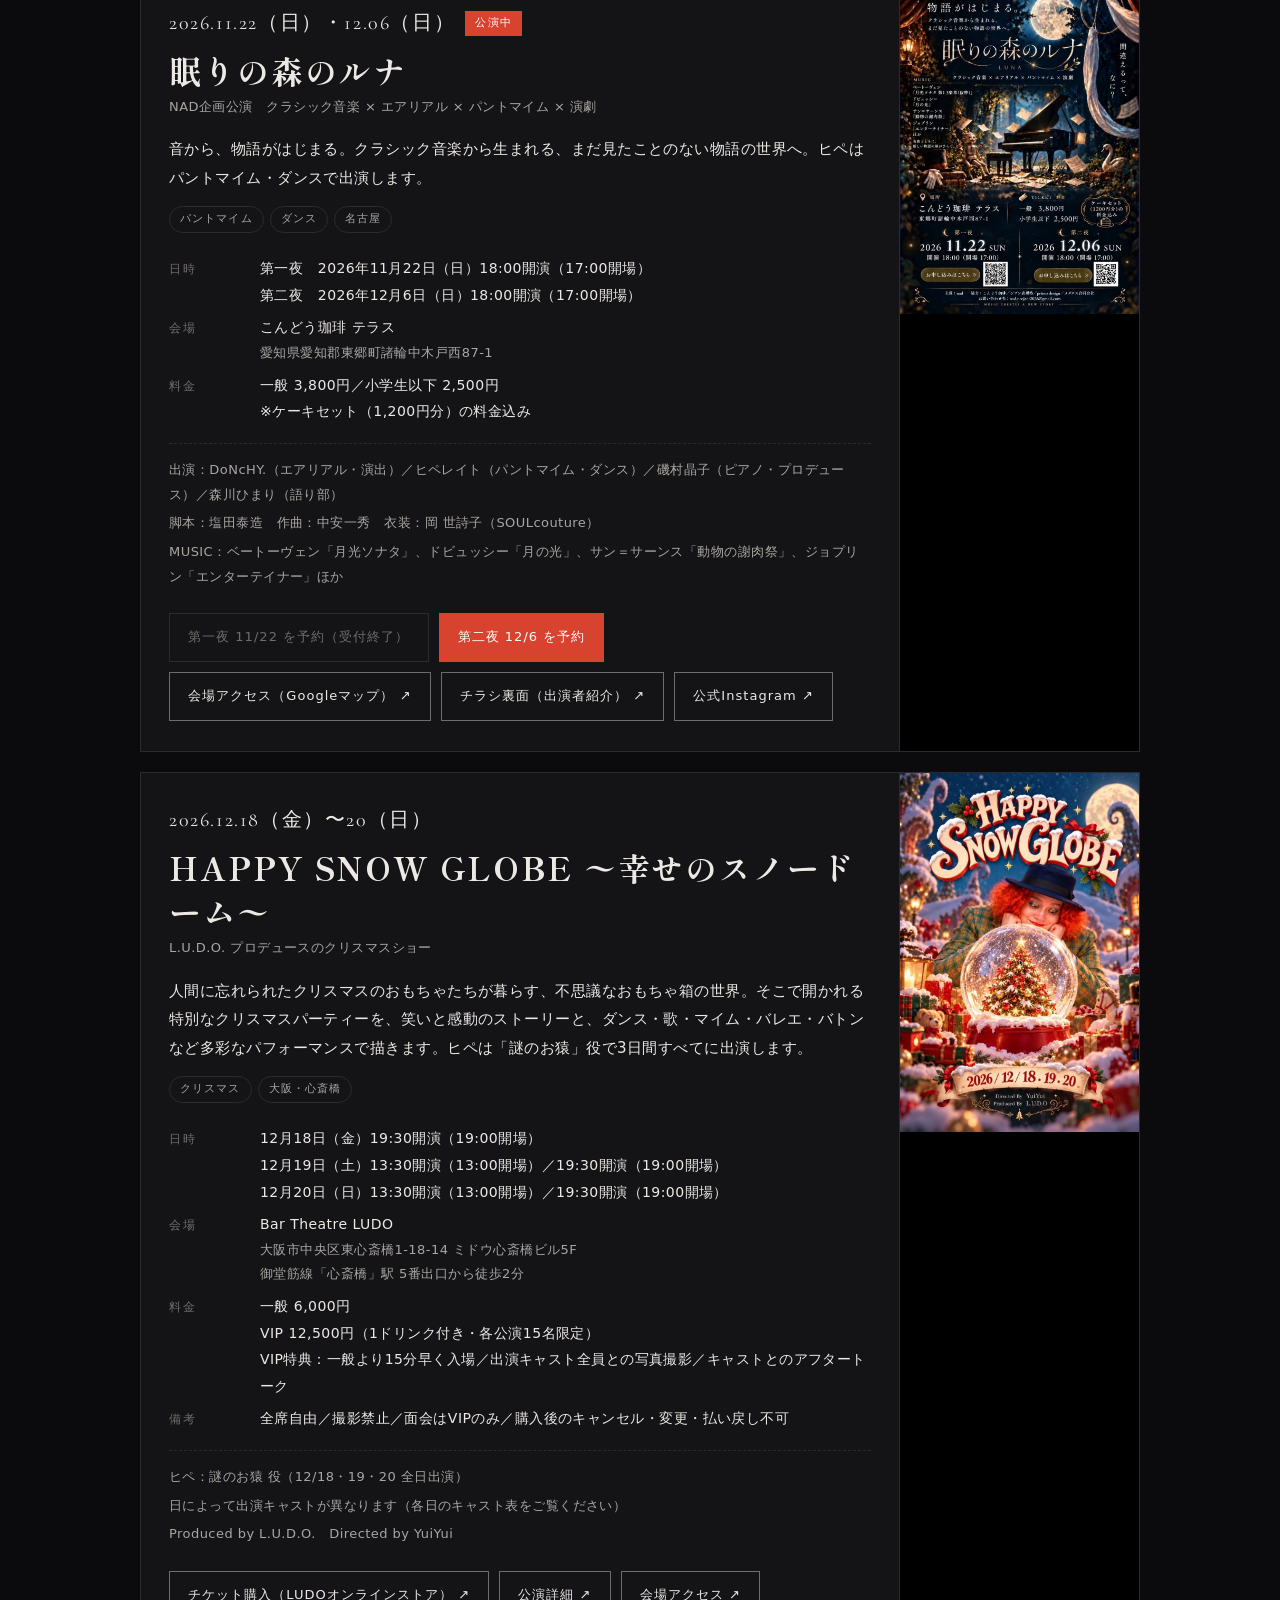
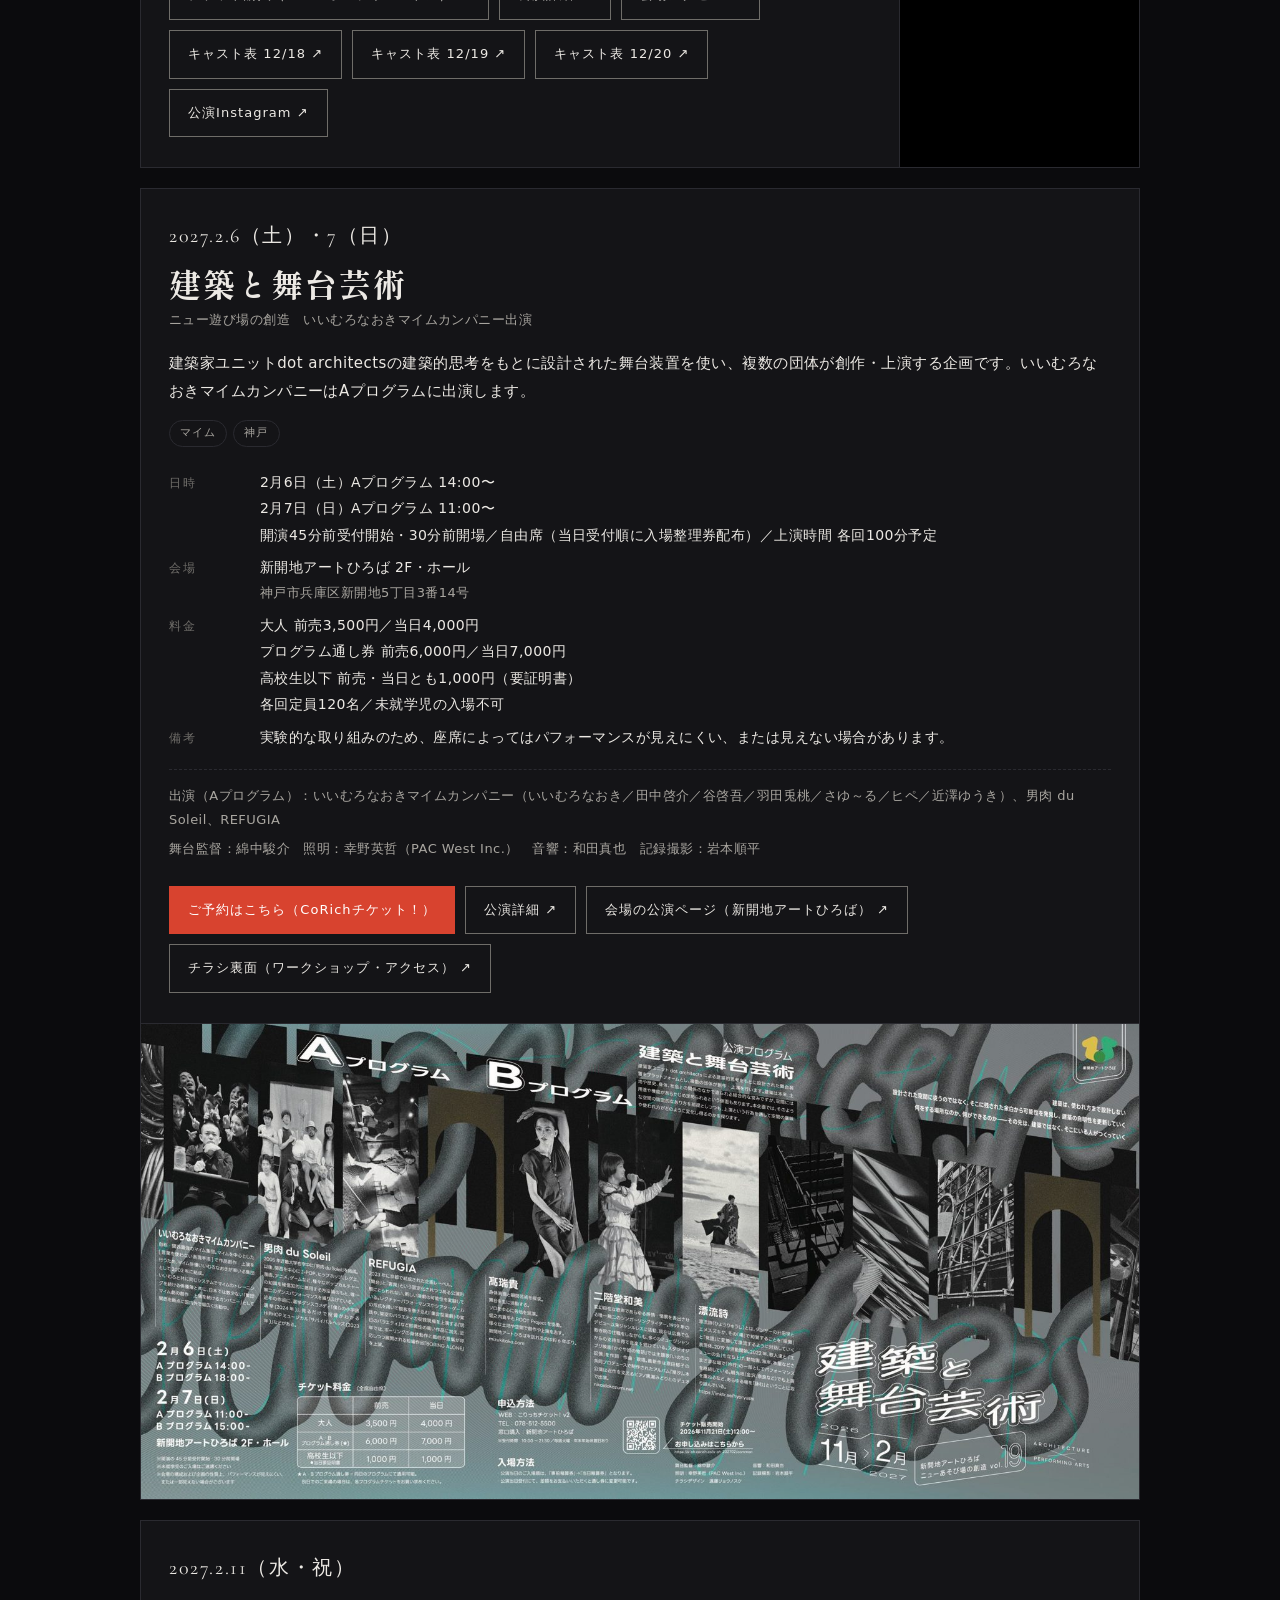
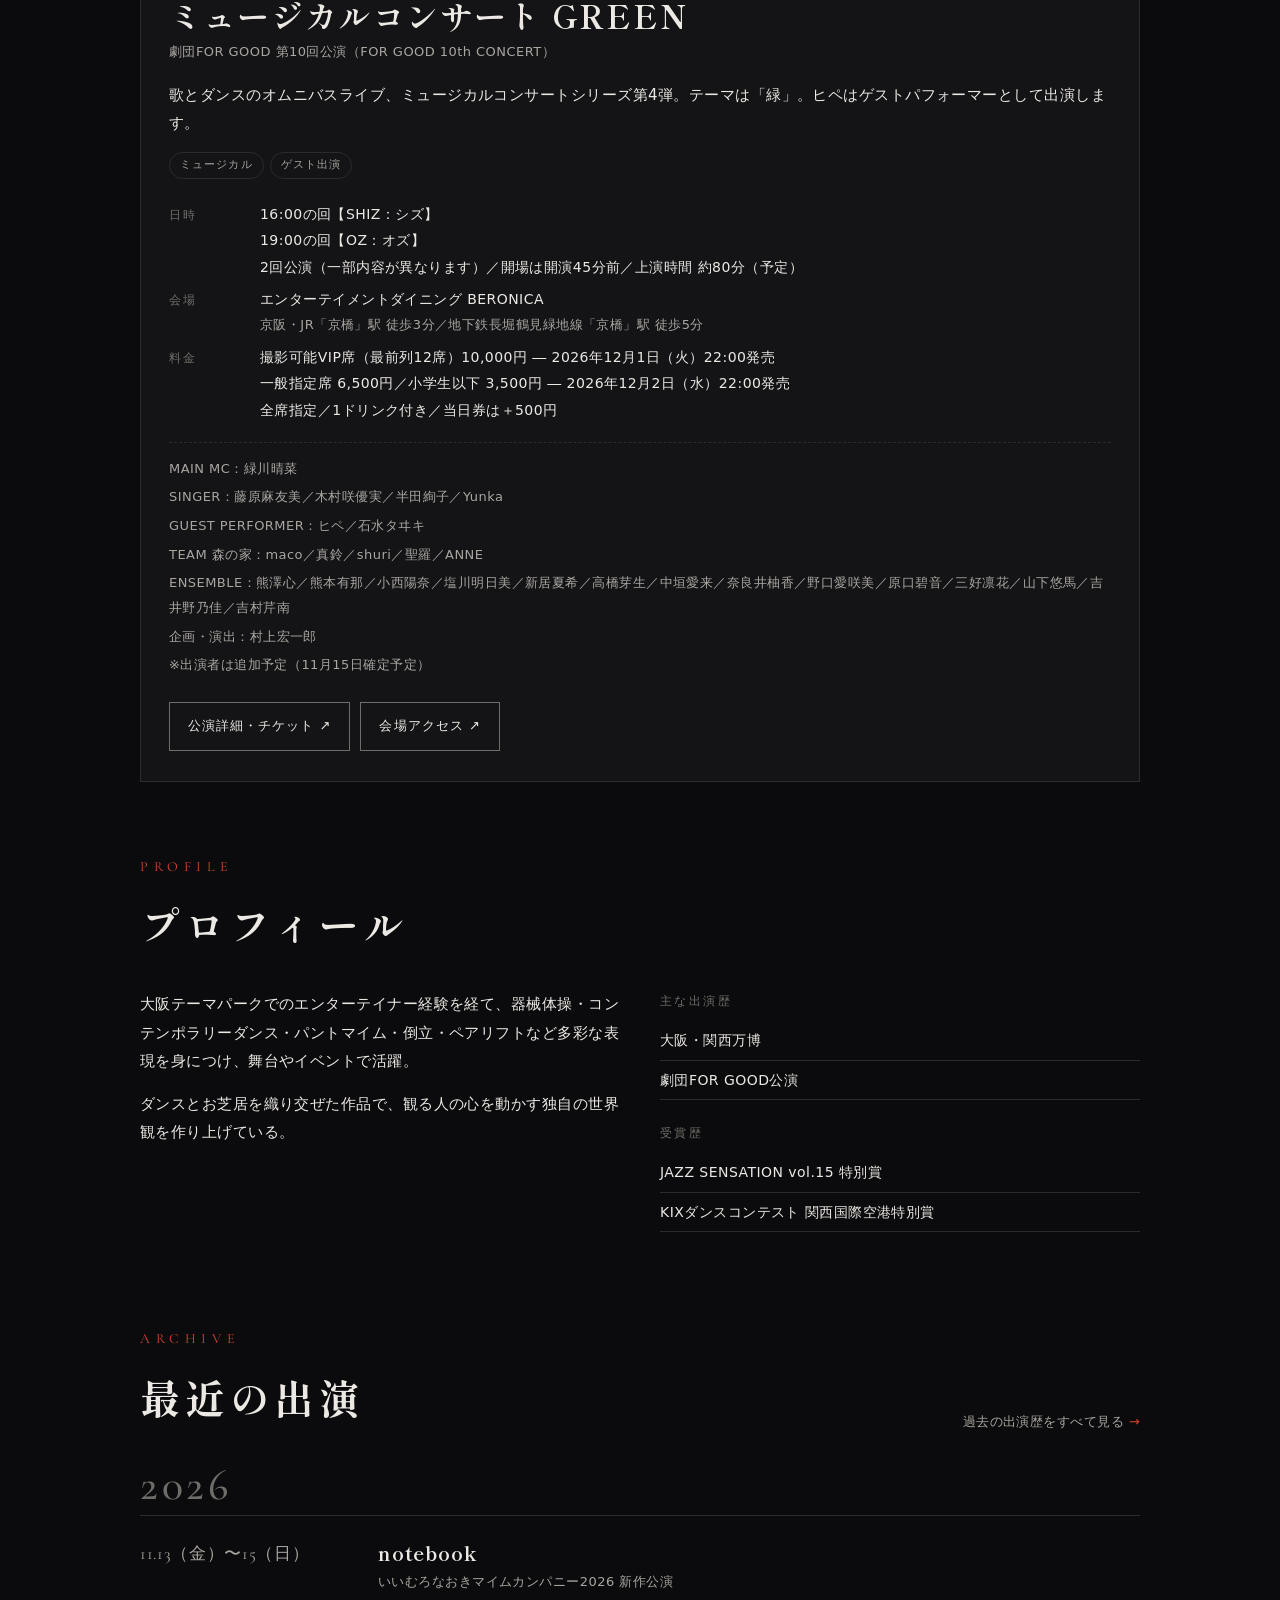
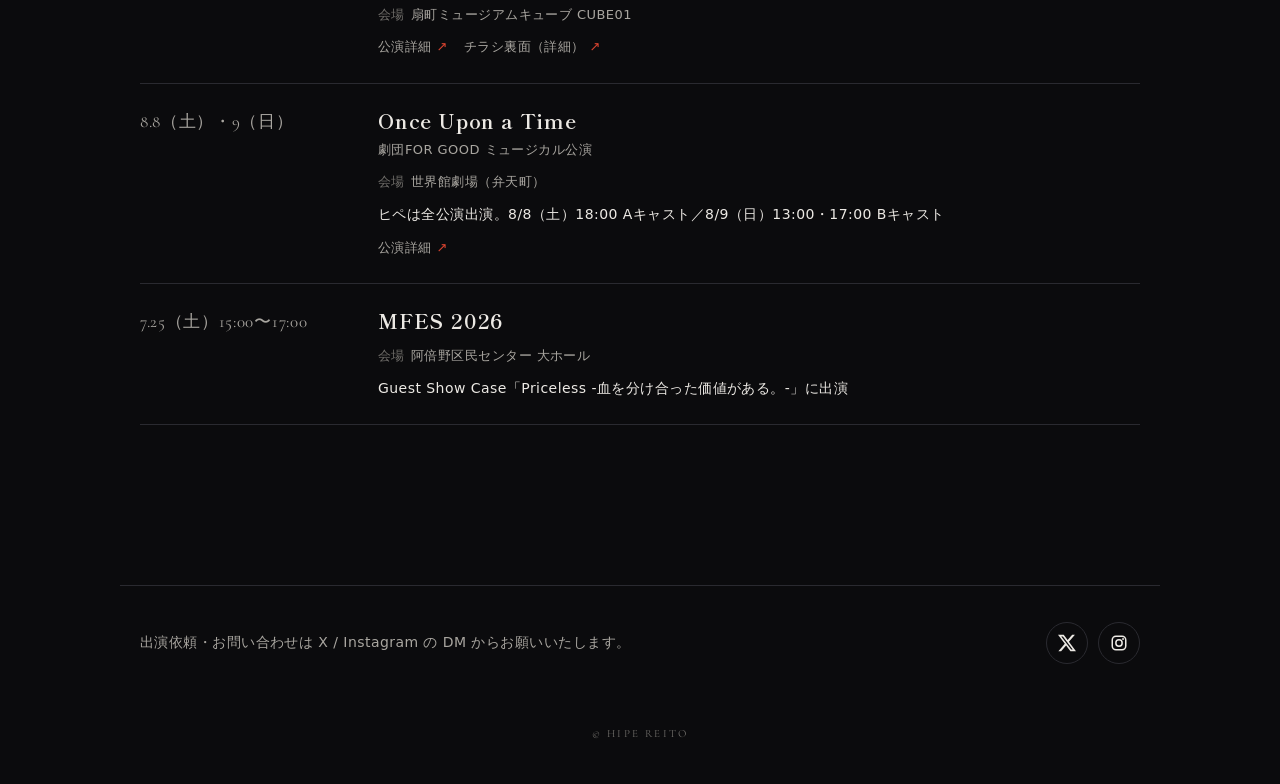
==== commit 79d3909c: "Top page: show all upcoming show cards; list rows jump within the page Co-Authored-By: Claude Opus 5" ====
--- a/index.html
+++ b/index.html
@@ -35,17 +35,15 @@
   <section class="section">
     <div class="section-top">
       <div><p class="eyebrow">Schedule</p><h2>出演予定一覧</h2></div>
-      <a class="more" href="schedule.html">詳しく見る</a>
     </div>
     <div id="glance"></div>
   </section>
 
   <section class="section">
     <div class="section-top">
-      <div><p class="eyebrow">Next Stage</p><h2>次の出演</h2></div>
-      <a class="more" href="schedule.html">出演予定をすべて見る</a>
+      <div><p class="eyebrow">Stage Info</p><h2>公演の詳細・ご予約</h2></div>
     </div>
-    <div class="shows" id="upcoming" data-limit="1"></div>
+    <div class="shows" id="upcoming"></div>
   </section>
 
   <section class="section">
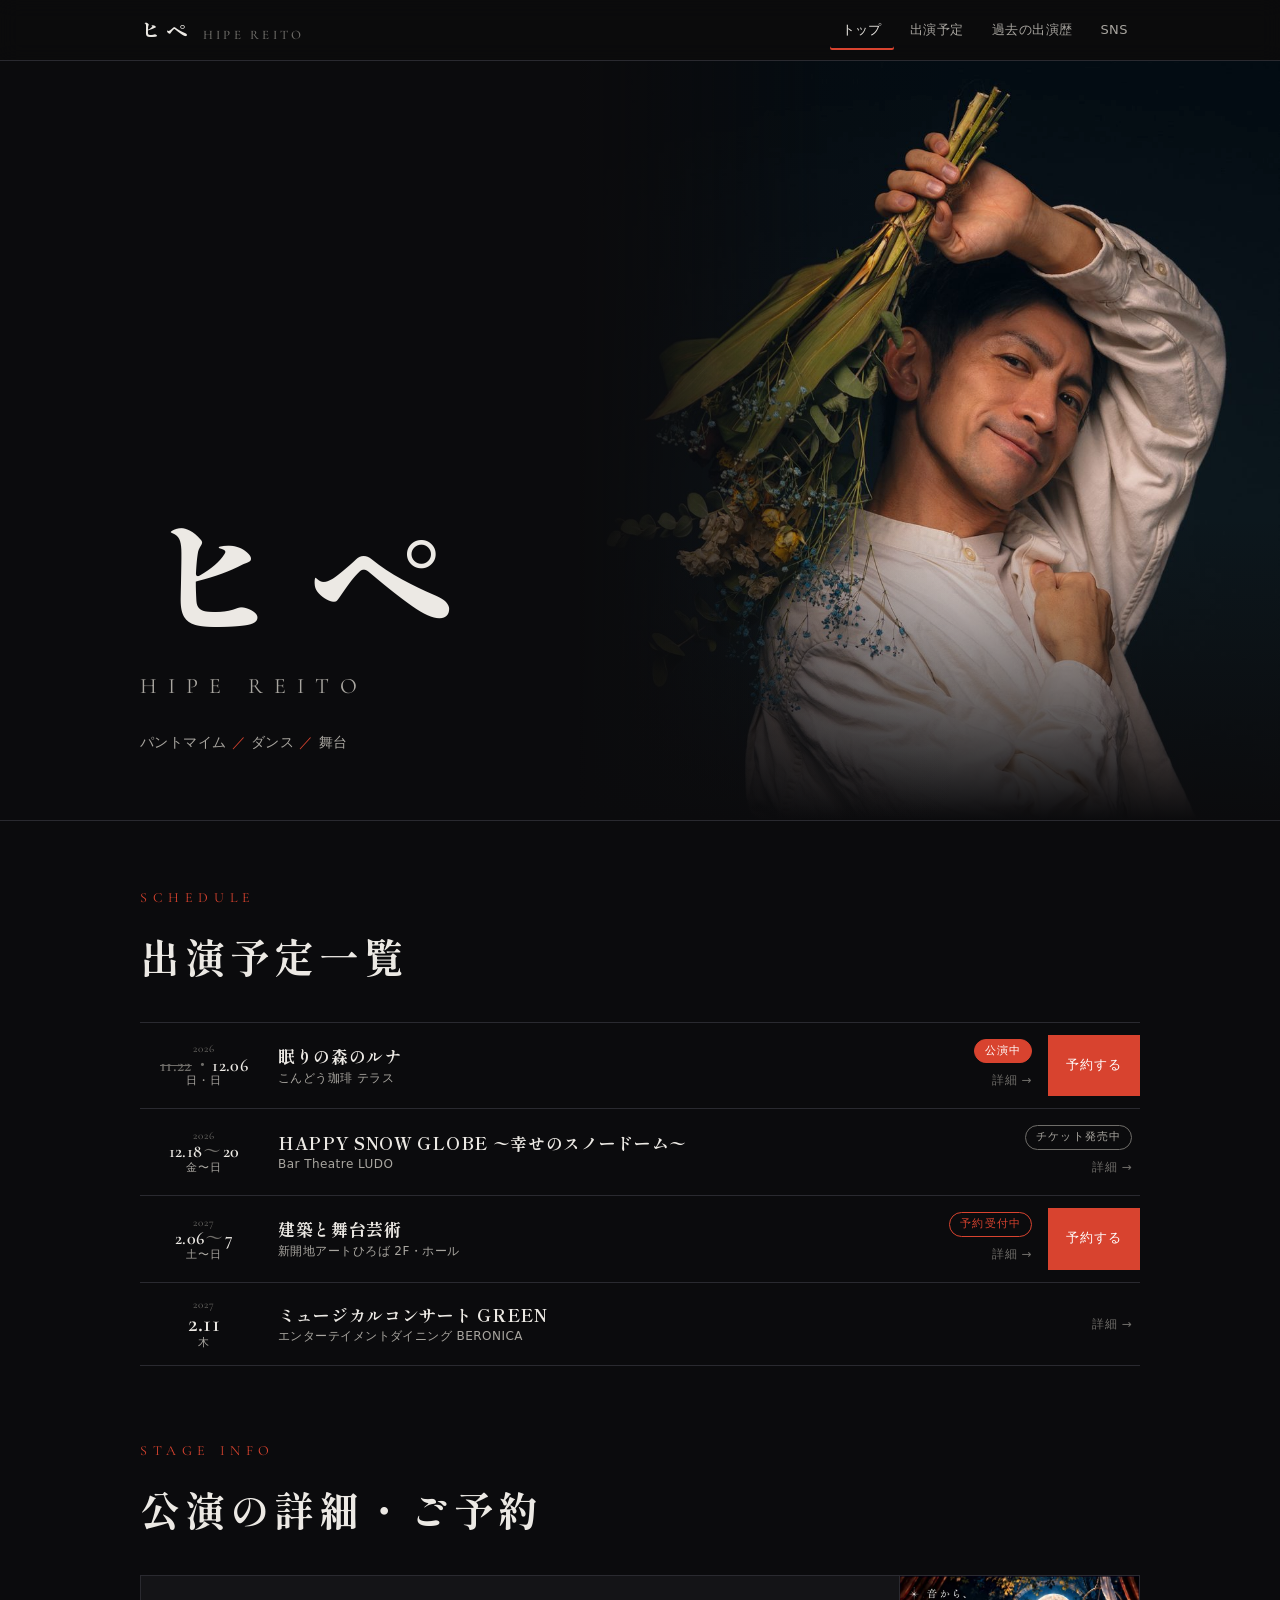
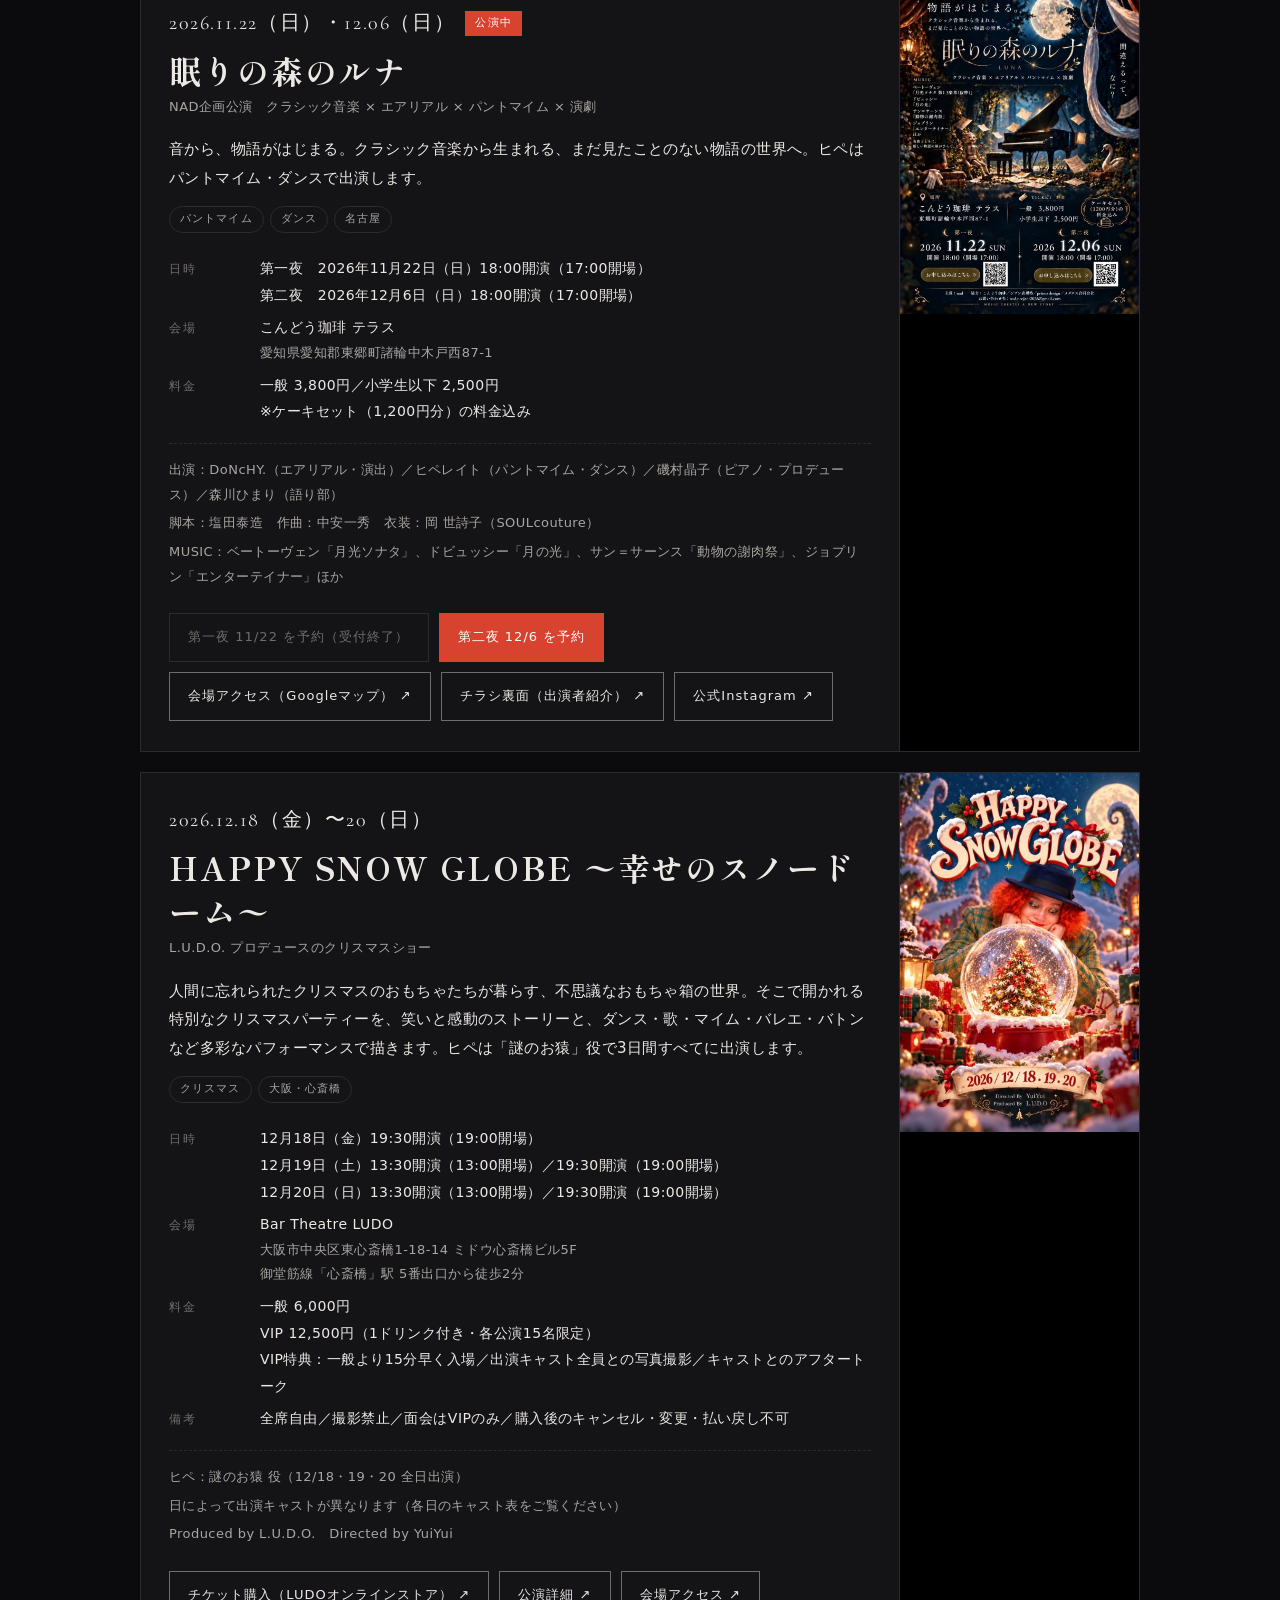
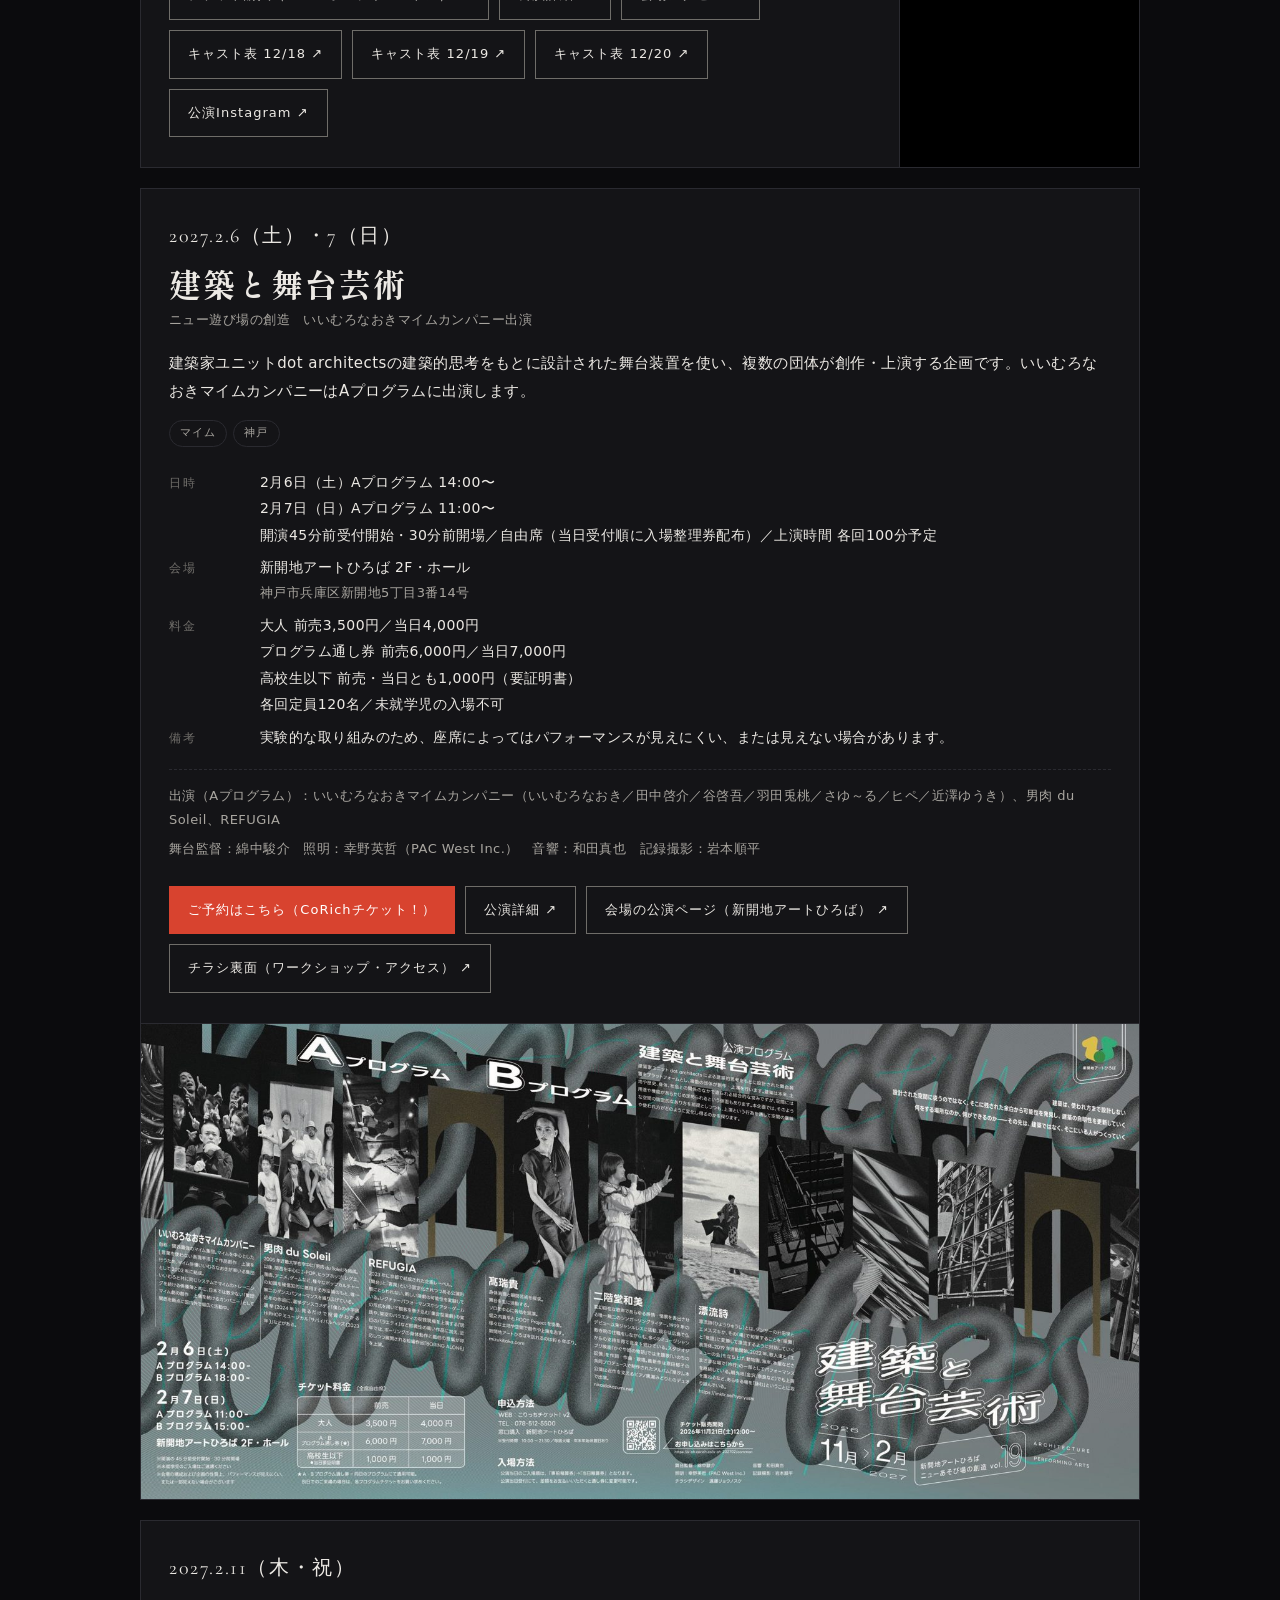
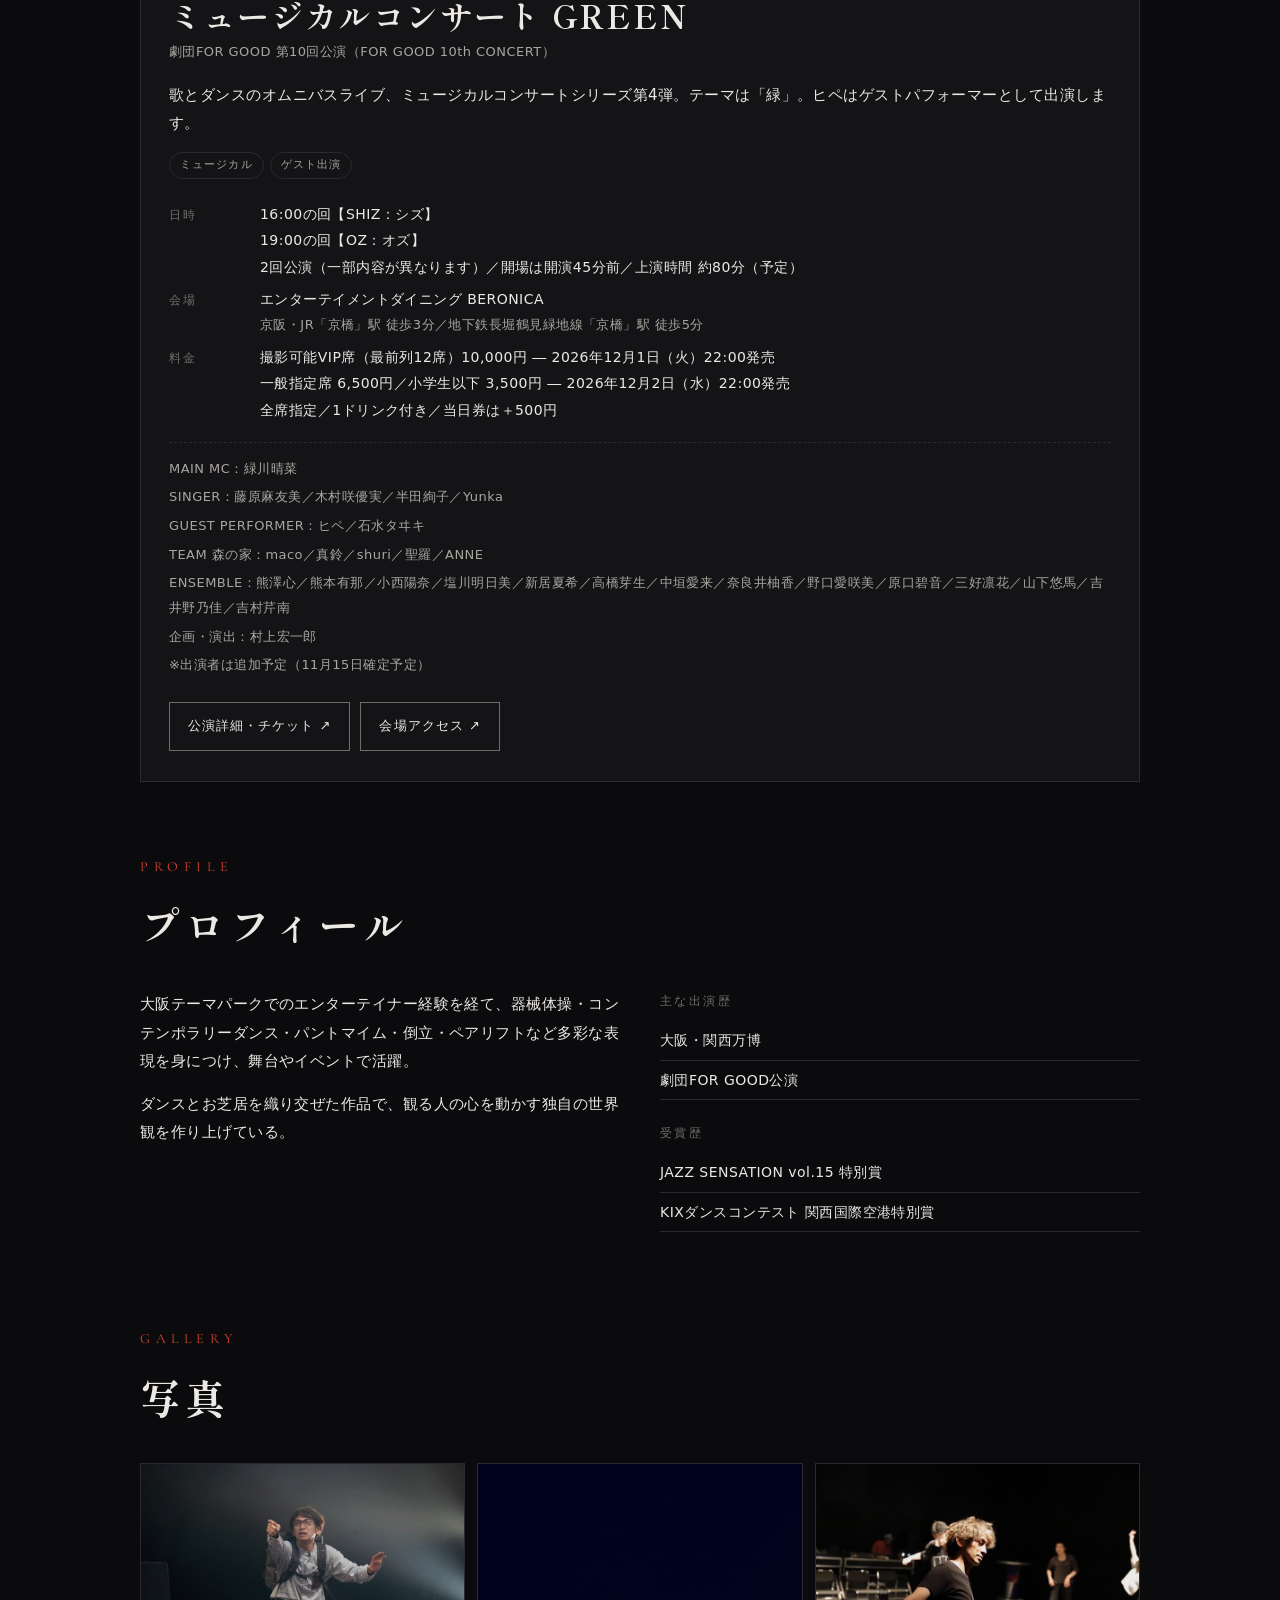
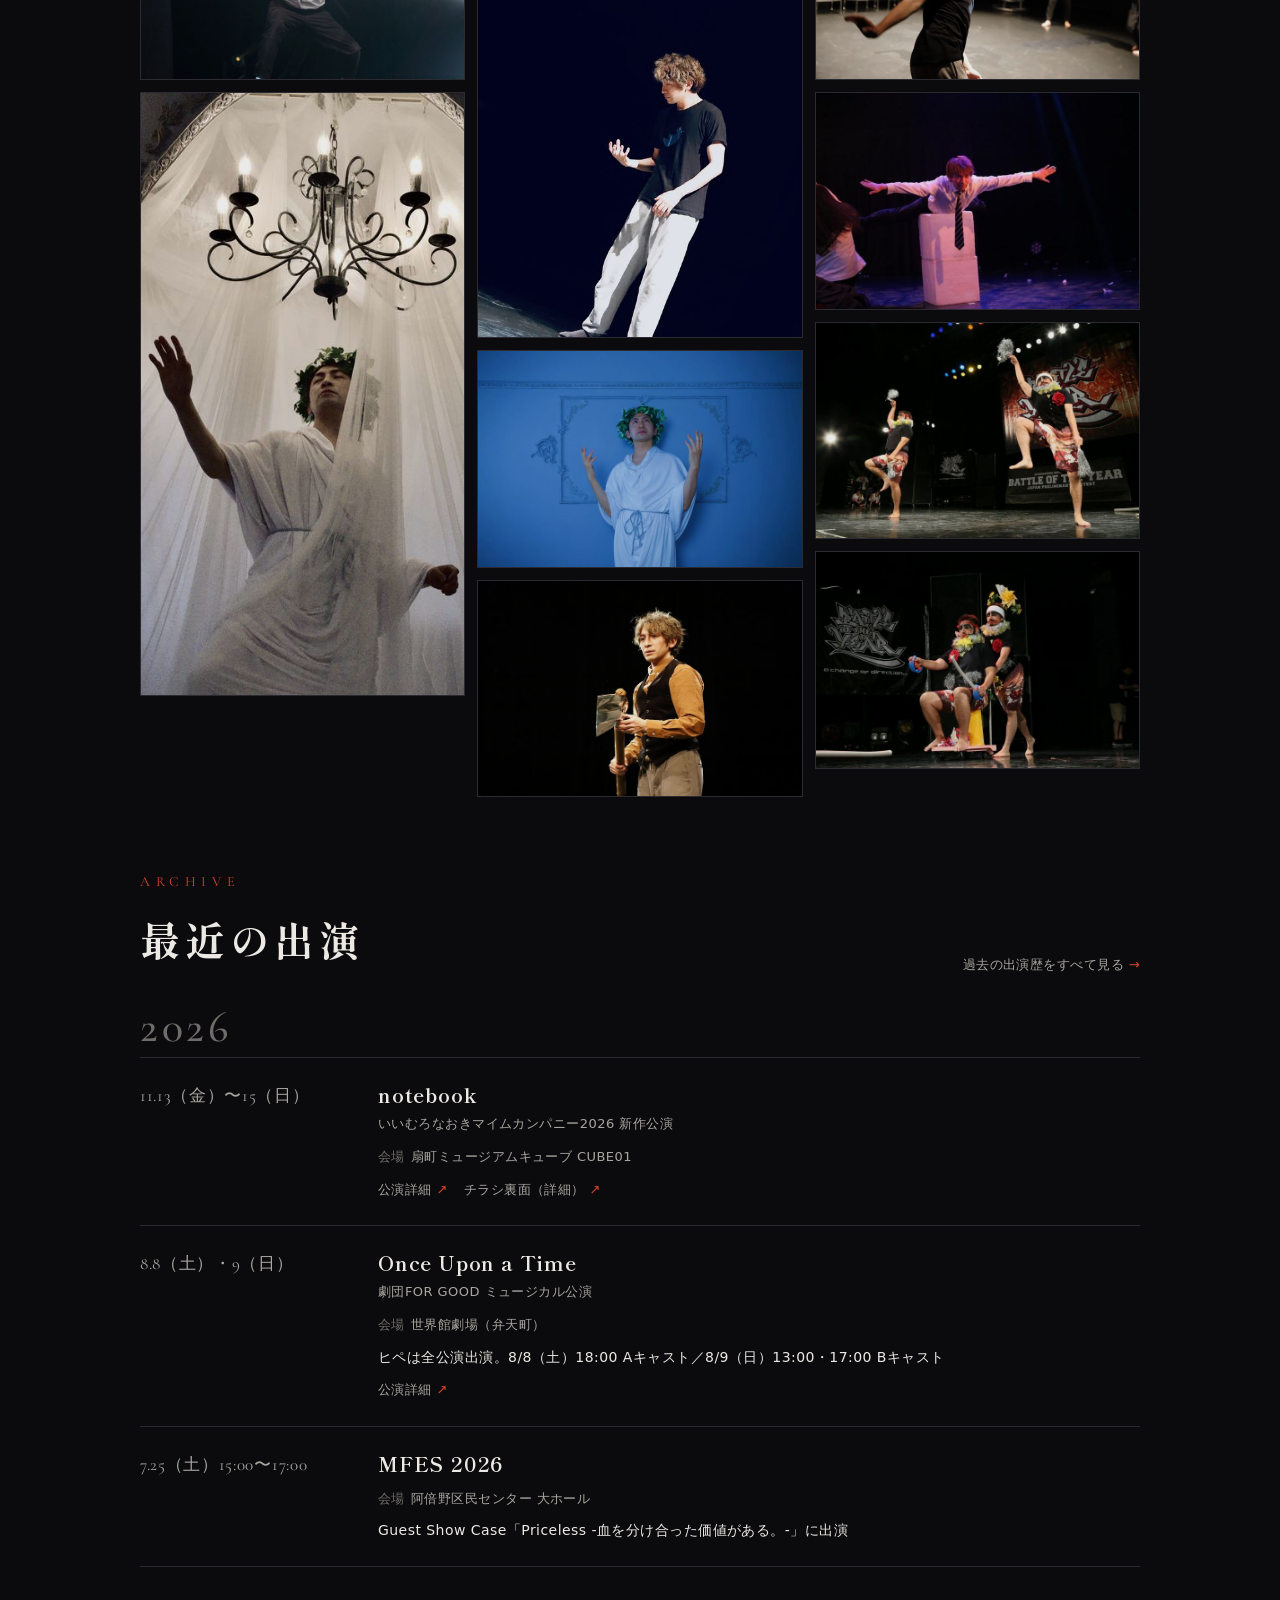
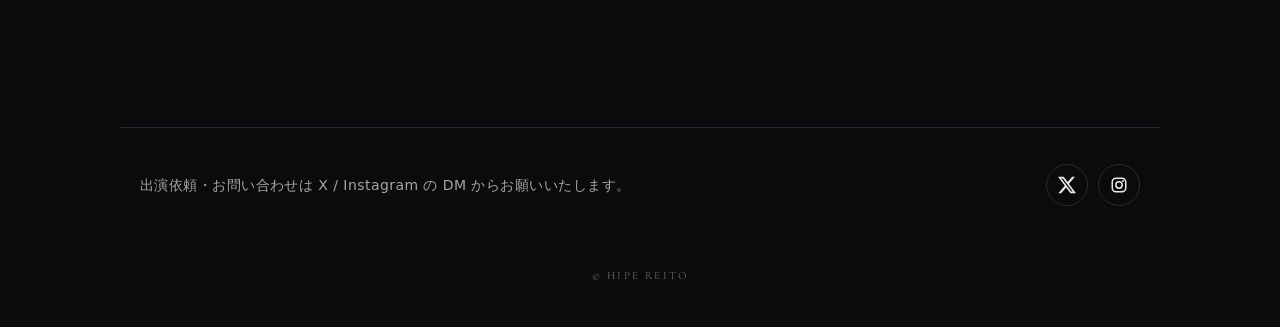
==== commit 472b5fe7: "Photos: new hero portrait, gallery section with lightbox, avatar and OG image Co-Authored-By: Claude" ====
--- a/index.html
+++ b/index.html
@@ -7,7 +7,7 @@
 <meta name="description" content="パントマイム・ダンスのパフォーマー「ヒペ（ヒペレイト）」の出演情報。">
 <meta property="og:title" content="ヒペ | HIPE REITO 出演情報">
 <meta property="og:description" content="パントマイム・ダンスのパフォーマー「ヒペ（ヒペレイト）」の出演情報。">
-<meta property="og:image" content="https://hipereito.com/assets/hero.jpg">
+<meta property="og:image" content="https://hipereito.com/assets/og.jpg">
 <meta property="og:url" content="https://hipereito.com/">
 <meta property="og:type" content="website">
 <meta property="og:locale" content="ja_JP">
@@ -24,7 +24,7 @@
 <header id="site-header"></header>
 <main>
   <section class="hero">
-    <img src="assets/hero.jpg" alt="ヒペ ポートレート">
+    <img src="assets/hero.jpg" alt="ヒペ ポートレート" fetchpriority="high">
     <div class="inner">
       <h1>ヒペ</h1>
       <p class="roman">HIPE REITO</p>
@@ -66,6 +66,13 @@
 
   <section class="section">
     <div class="section-top">
+      <div><p class="eyebrow">Gallery</p><h2>写真</h2></div>
+    </div>
+    <div class="gallery" id="gallery"></div>
+  </section>
+
+  <section class="section">
+    <div class="section-top">
       <div><p class="eyebrow">Archive</p><h2>最近の出演</h2></div>
       <a class="more" href="history.html">過去の出演歴をすべて見る</a>
     </div>
--- a/style.css
+++ b/style.css
@@ -51,7 +51,7 @@
   filter:saturate(.95) contrast(1.05);
 }
 @media (min-width:761px){
-  .hero img{left:auto;width:min(62%,760px);object-position:50% 35%;
+  .hero img{left:auto;width:min(58%,700px);object-position:62% 30%;
     -webkit-mask-image:linear-gradient(90deg,transparent 0,#000 35%);mask-image:linear-gradient(90deg,transparent 0,#000 35%)}
 }
 .hero::after{
@@ -131,12 +131,16 @@
 /* ---------- glance（出演予定の一覧） ---------- */
 .glance{list-style:none;margin:0;padding:0;border-top:1px solid var(--line)}
 .glance li{display:flex;align-items:stretch;border-bottom:1px solid var(--line)}
-.glance .g-main{flex:1;min-width:0;display:grid;grid-template-columns:64px 1fr auto;align-items:center;gap:18px;padding:16px 8px;text-decoration:none;transition:background .15s}
+.glance .g-main{flex:1;min-width:0;display:grid;grid-template-columns:112px 1fr auto;align-items:center;gap:18px;padding:16px 8px;text-decoration:none;transition:background .15s}
 .glance .g-main:hover{background:var(--bg-2)}
 .g-date{display:flex;flex-direction:column;align-items:center;line-height:1.1;font-family:var(--latin)}
 .g-date b{font-size:24px;font-weight:600;letter-spacing:.02em;color:var(--ink)}
 .g-date small{font-size:11px;color:var(--ink-3);letter-spacing:.1em}
 .g-date small:last-child{font-family:var(--gothic);color:var(--ink-2)}
+.g-date b{white-space:nowrap}
+.g-date.multi b{font-size:18px}
+.g-date b i{font-style:normal;color:var(--ink-3);margin:0 1px;font-weight:500}
+.g-date b .past{color:var(--ink-3);text-decoration:line-through;text-decoration-thickness:1px}
 .g-body{min-width:0;display:flex;flex-direction:column}
 .g-title{font-family:var(--mincho);font-weight:700;font-size:17px;letter-spacing:.04em;line-height:1.5}
 .g-meta{font-size:12px;color:var(--ink-2);line-height:1.6}
@@ -211,6 +215,22 @@
 
 .empty{color:var(--ink-2);border:1px dashed var(--line);padding:24px;text-align:center}
 
+
+/* ---------- gallery ---------- */
+.gallery{columns:3 260px;column-gap:12px}
+.g-item{display:block;position:relative;margin:0 0 12px;break-inside:avoid;overflow:hidden;background:#000;border:1px solid var(--line)}
+.g-item img{width:100%;height:auto;transition:transform .4s,opacity .2s;opacity:.92}
+.g-item:hover img{transform:scale(1.03);opacity:1}
+.g-cap{position:absolute;left:0;right:0;bottom:0;padding:18px 12px 8px;font-size:12px;color:var(--ink);background:linear-gradient(0deg,rgba(0,0,0,.75),transparent)}
+.lightbox{position:fixed;inset:0;z-index:50;background:rgba(5,5,7,.94);display:grid;grid-template-columns:56px 1fr 56px;align-items:center}
+.lightbox[hidden]{display:none}
+.lightbox figure{margin:0;display:flex;flex-direction:column;align-items:center;gap:10px;min-width:0}
+.lightbox img{max-width:100%;max-height:84vh;width:auto;height:auto;object-fit:contain}
+.lightbox figcaption{font-size:12px;color:var(--ink-2);letter-spacing:.1em;font-family:var(--latin)}
+.lightbox button{background:none;border:0;color:var(--ink);font-size:40px;line-height:1;cursor:pointer;padding:10px;font-family:var(--latin)}
+.lightbox button:hover{color:var(--red)}
+.lb-close{position:absolute;top:10px;right:14px;font-size:34px!important}
+
 /* ---------- responsive ---------- */
 @media (max-width:760px){
   body{font-size:14px}
@@ -218,9 +238,12 @@
   .logo small{display:none}
   .nav{width:100%;justify-content:space-between;margin:0 -12px}
   .nav a{padding:6px 10px}
-  .hero{min-height:78vh}
-  .hero img{inset:auto;top:20px;left:10%;width:80%;height:auto;aspect-ratio:1/1;object-fit:contain;
-    -webkit-mask-image:linear-gradient(0deg,transparent 0,#000 22%);mask-image:linear-gradient(0deg,transparent 0,#000 22%)}
+  .hero{min-height:88vh}
+  .hero img{object-position:64% 20%}
+  .gallery{columns:2;column-gap:8px}
+  .g-item{margin-bottom:8px}
+  .lightbox{grid-template-columns:40px 1fr 40px}
+  .lightbox button{font-size:32px;padding:6px}
   .hero::after{background:linear-gradient(0deg,var(--bg) 8%,rgba(11,11,13,.35) 55%,rgba(11,11,13,.1) 100%)}
   .hero .inner{padding:0 16px 40px}
   .section,.page-head{padding-left:16px;padding-right:16px}
@@ -233,9 +256,10 @@
   .profile{grid-template-columns:1fr;gap:8px}
   .btn{flex:1 1 100%;justify-content:center}
   .glance li{flex-wrap:wrap}
-  .glance .g-main{grid-template-columns:52px 1fr;gap:12px;padding:14px 4px}
+  .glance .g-main{grid-template-columns:92px 1fr;gap:12px;padding:14px 4px}
   .g-side{grid-column:2;flex-direction:row;align-items:center;gap:10px}
   .g-date b{font-size:20px}
+  .g-date.multi b{font-size:15px}
   .g-title{font-size:16px}
   .g-cta{flex:1 1 100%;margin:0 0 14px;padding:10px}
 }
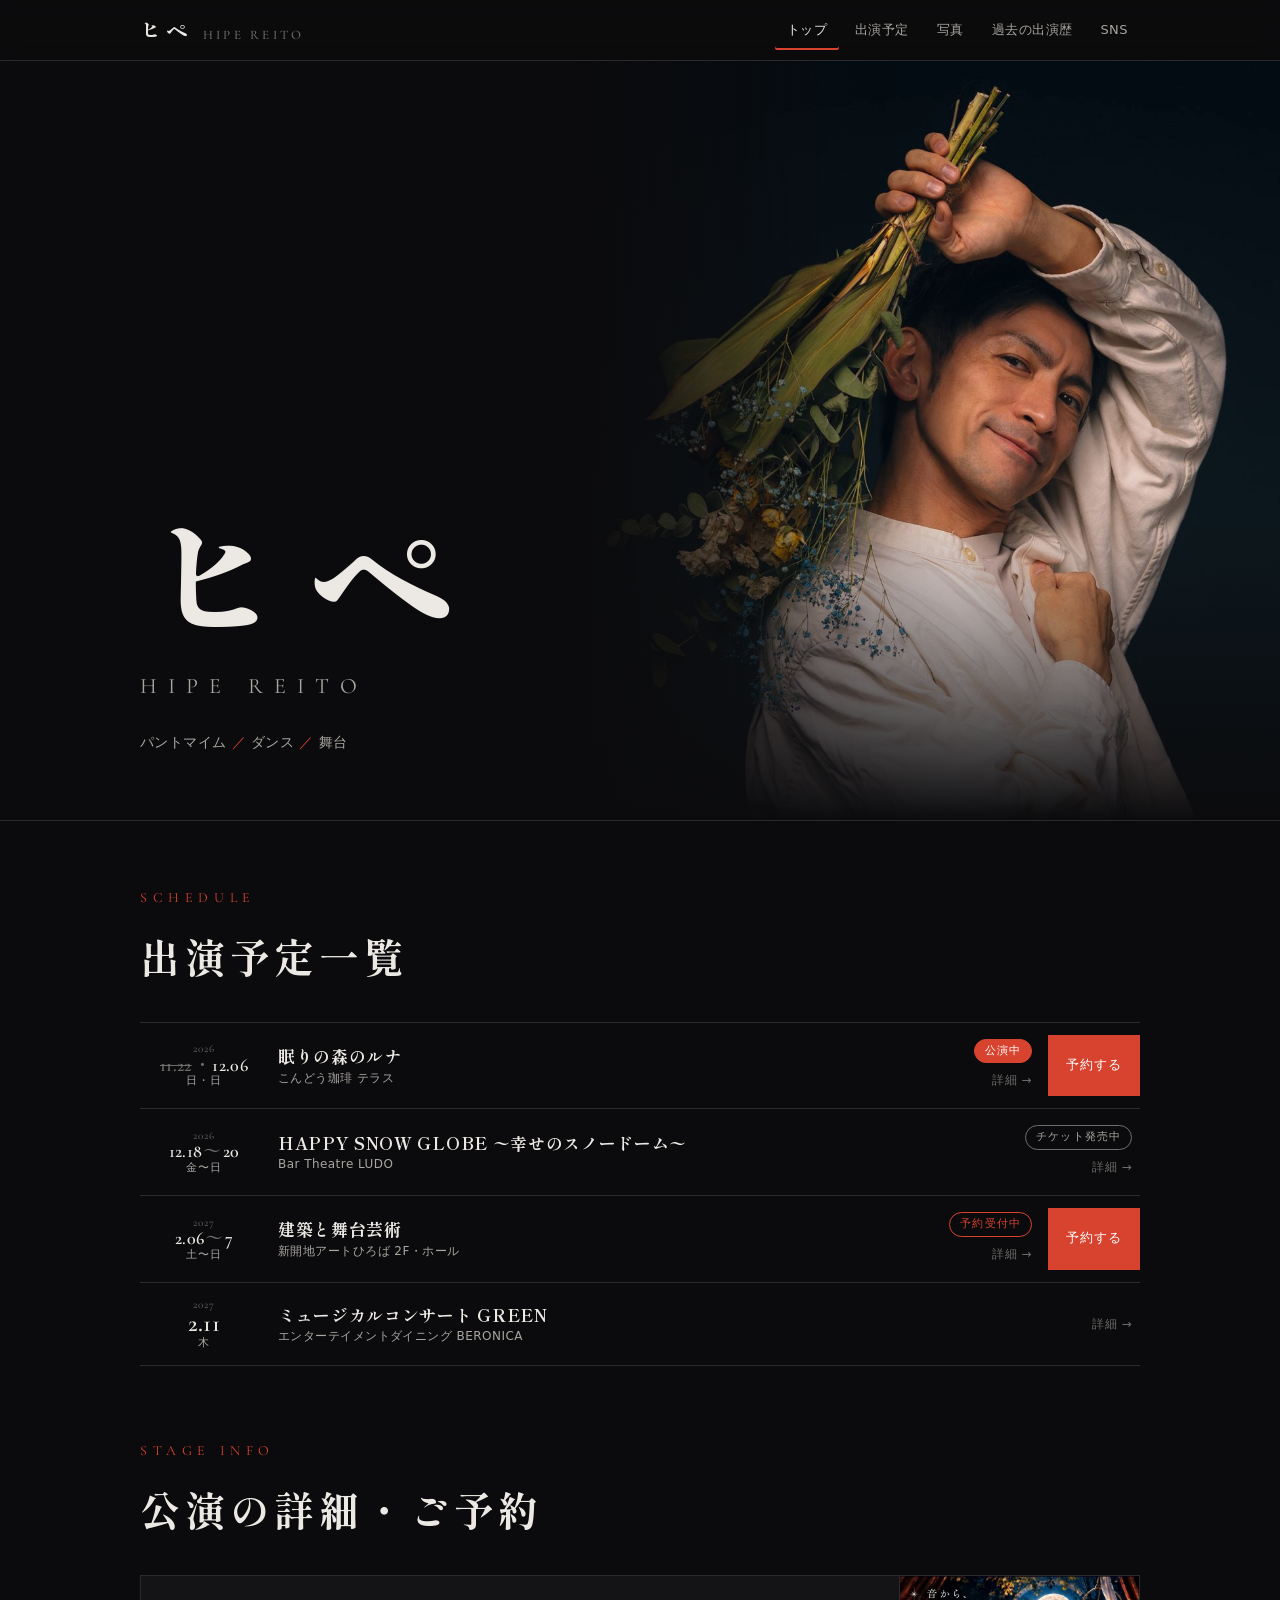
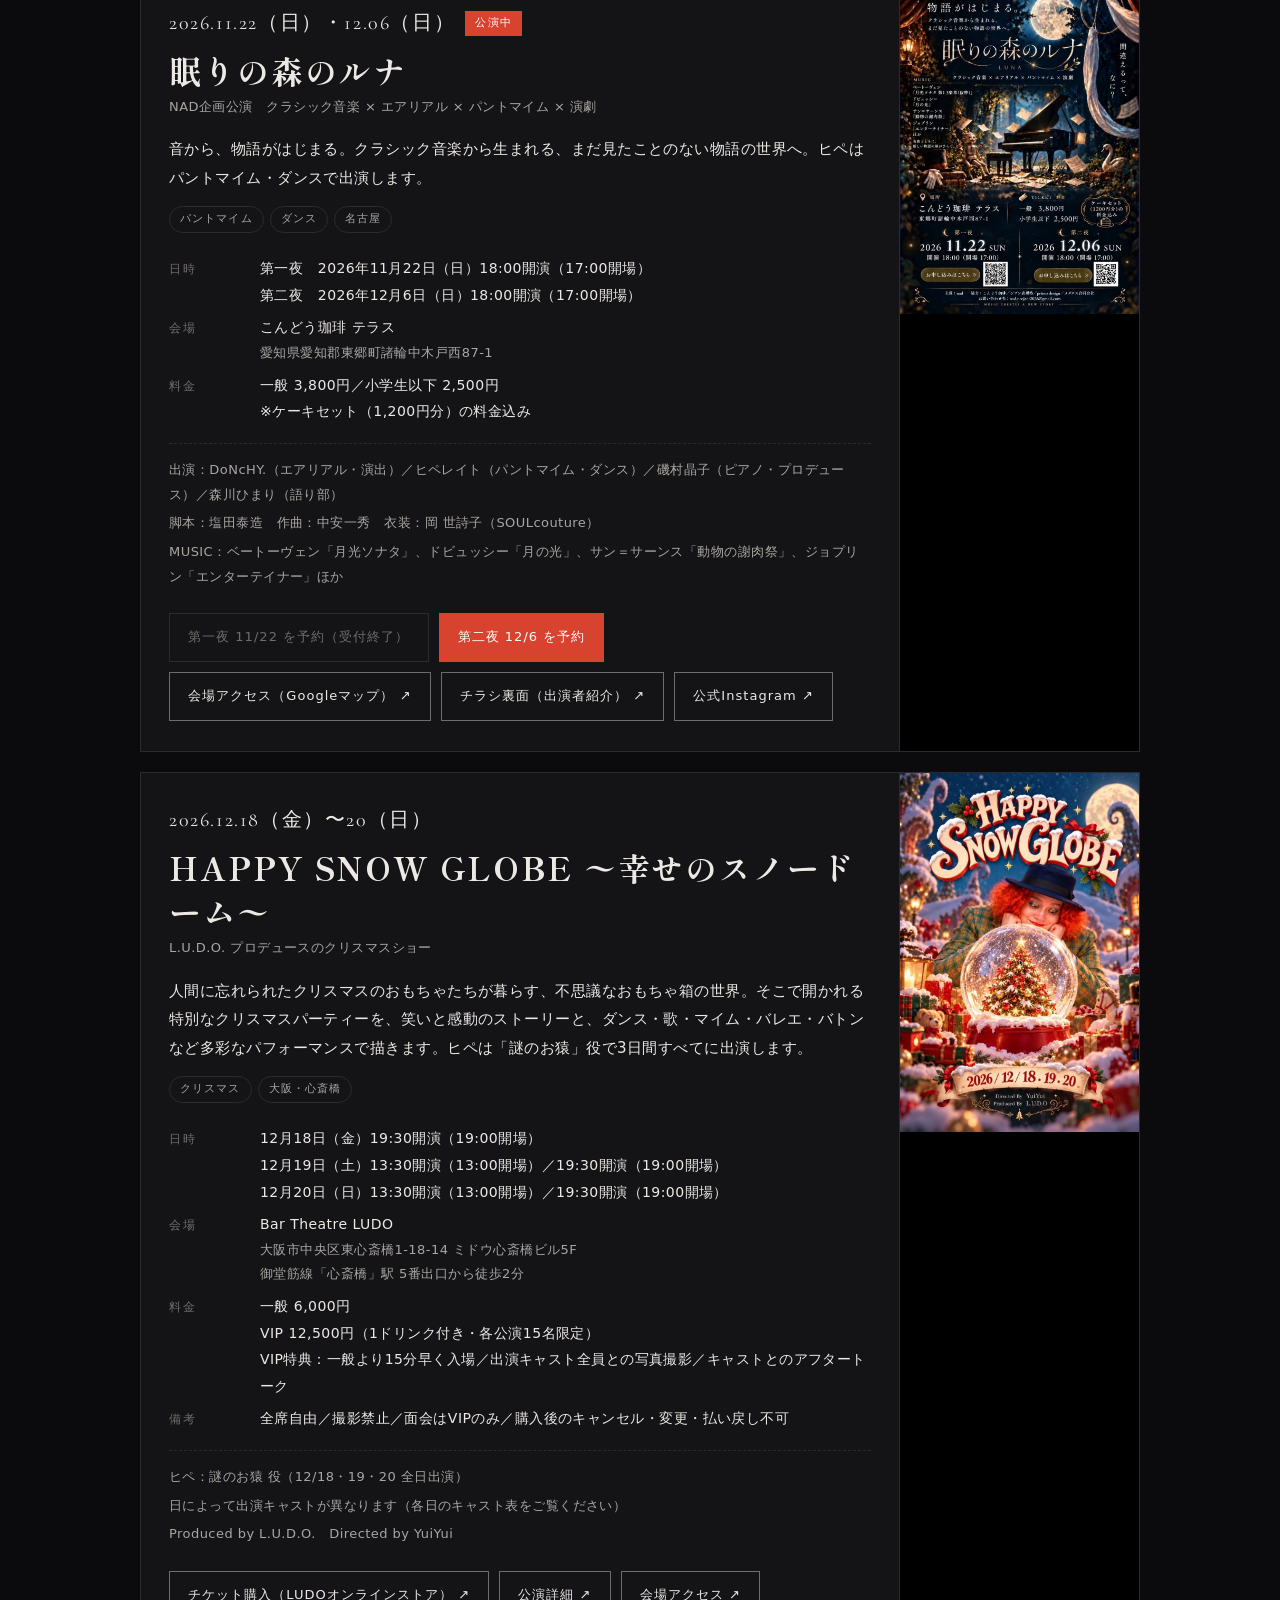
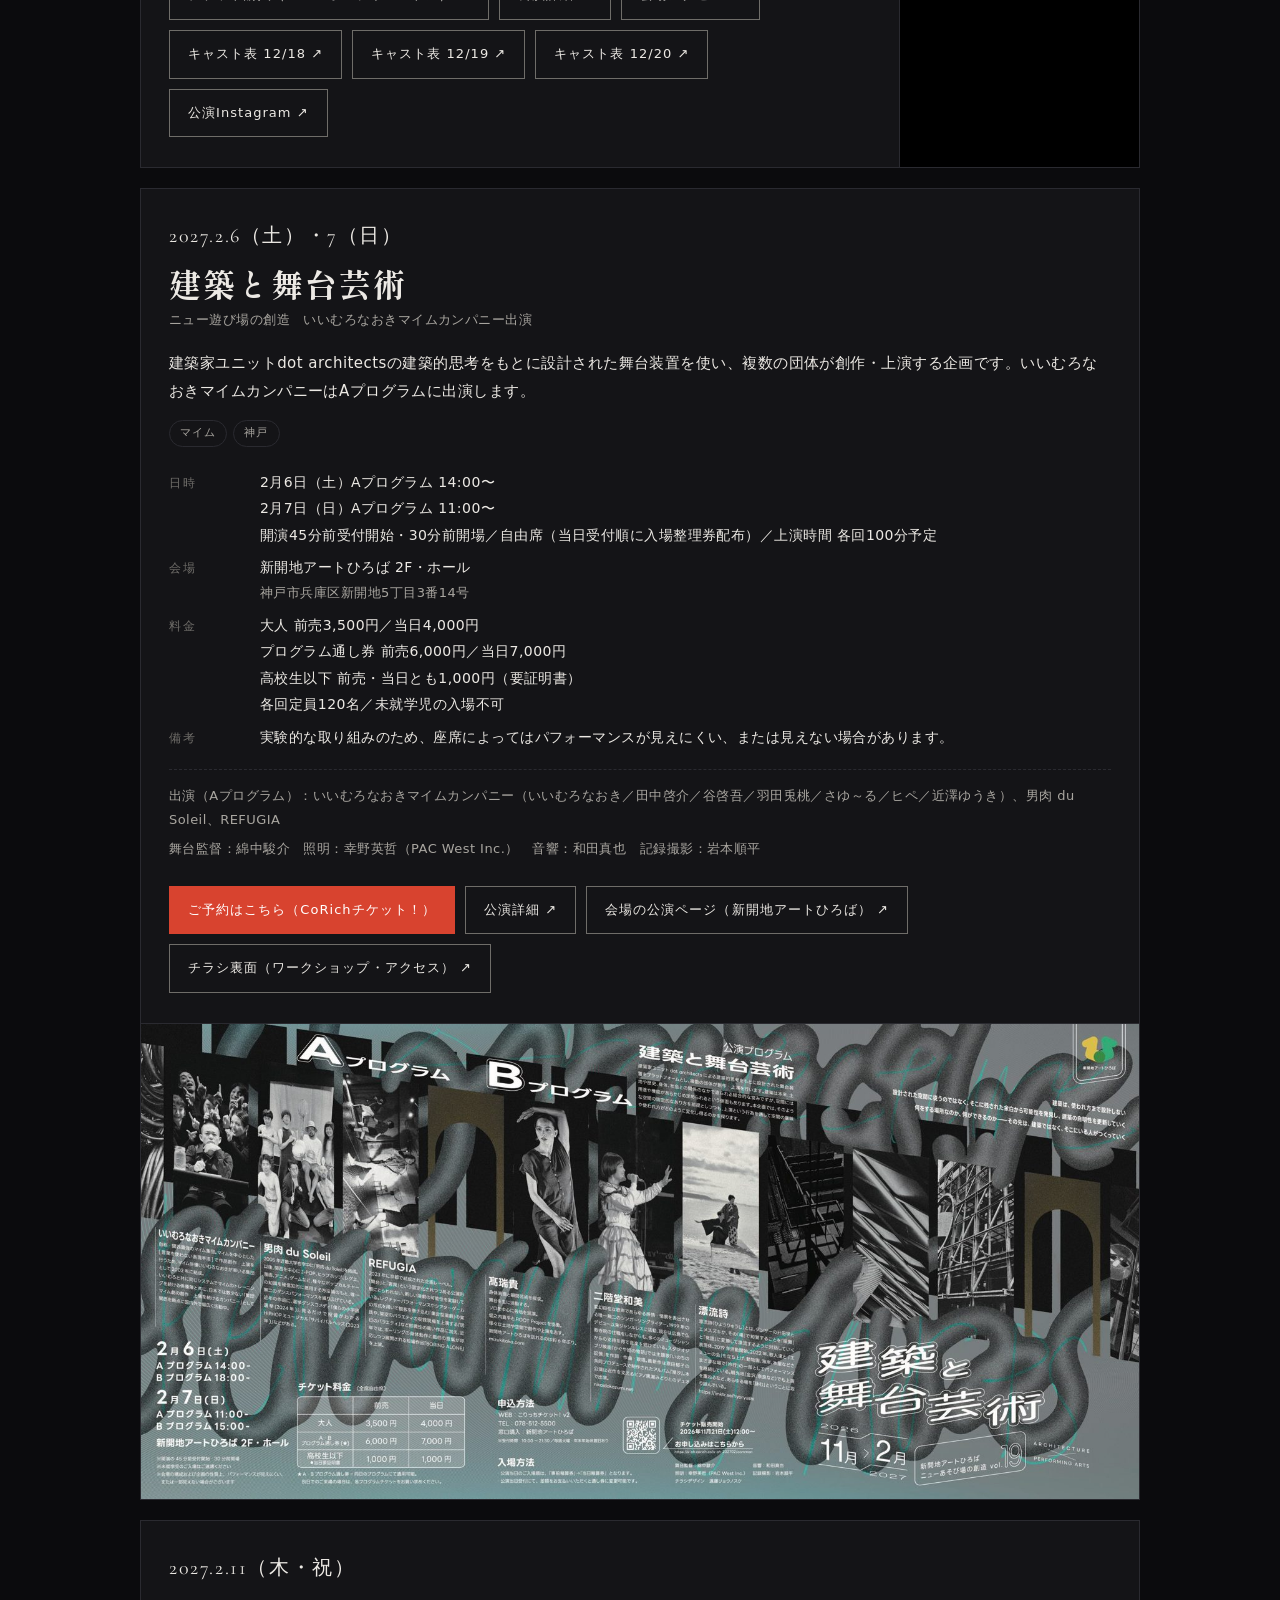
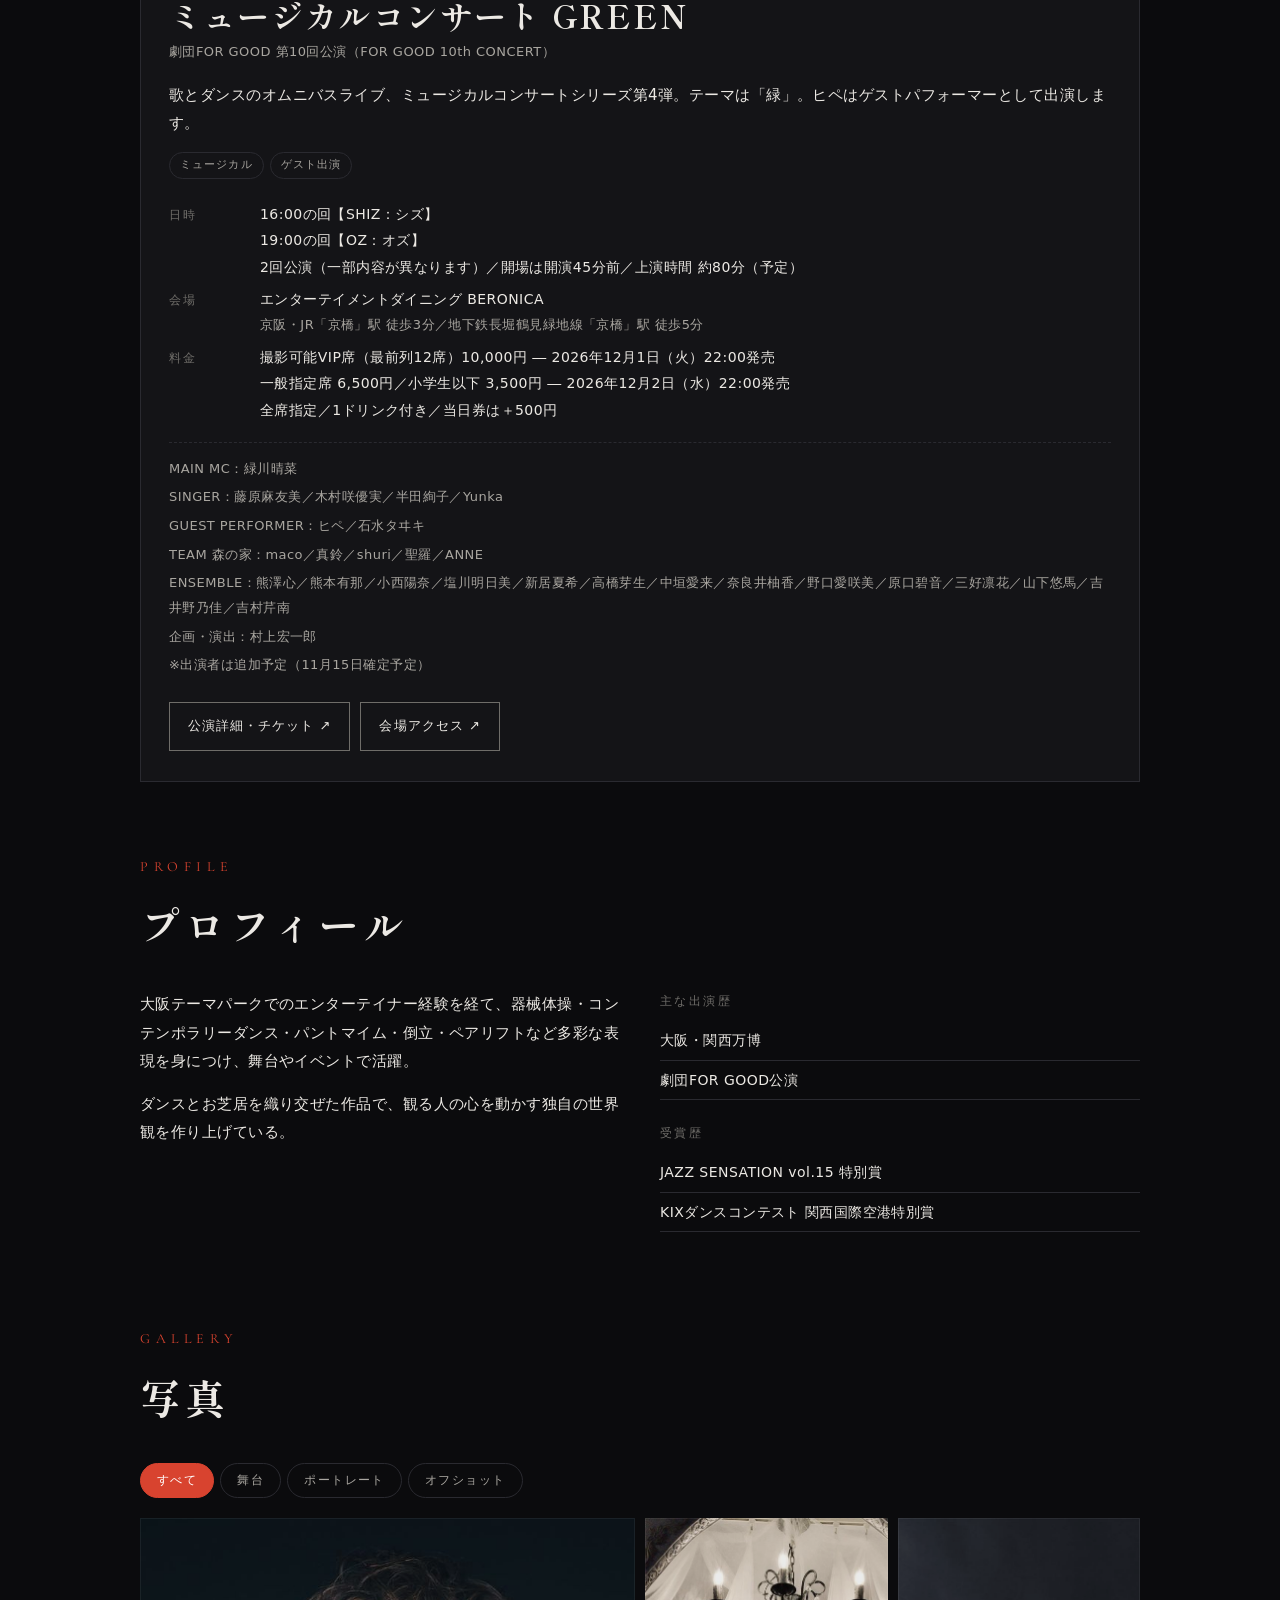
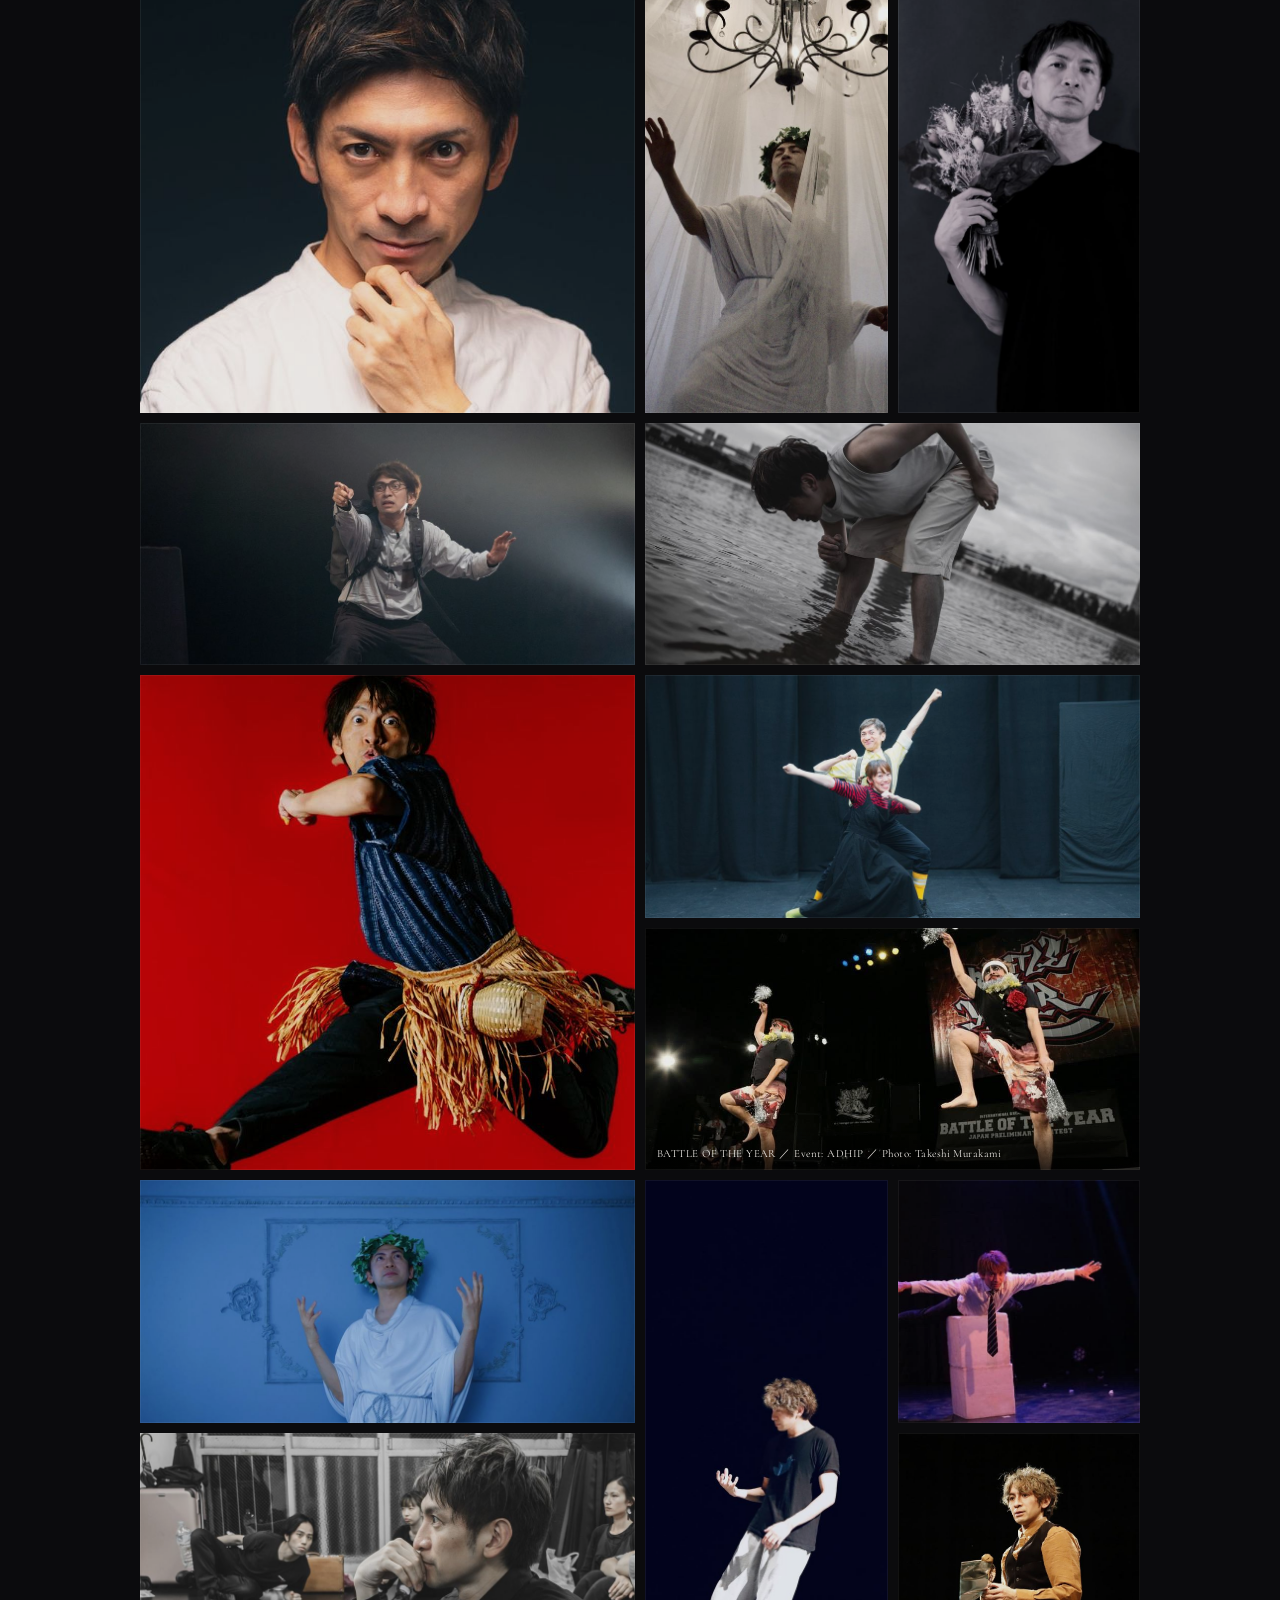
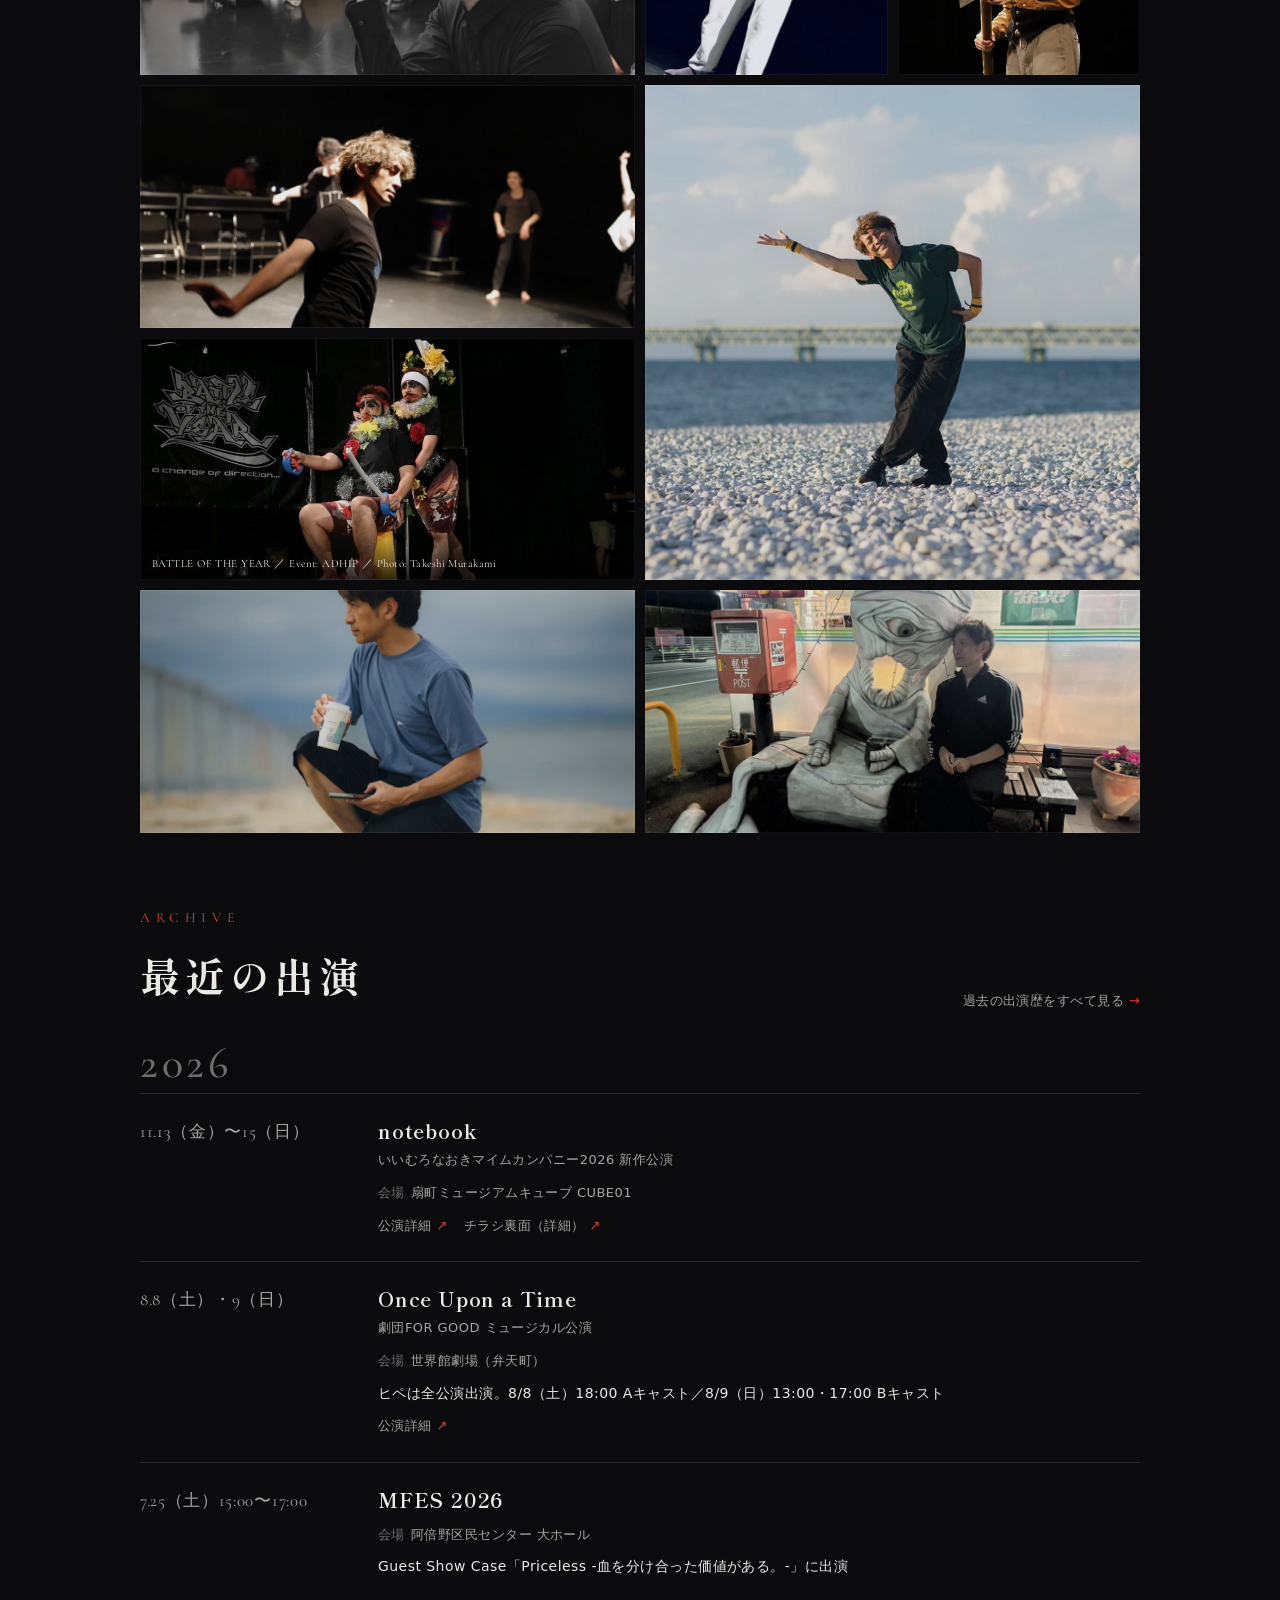
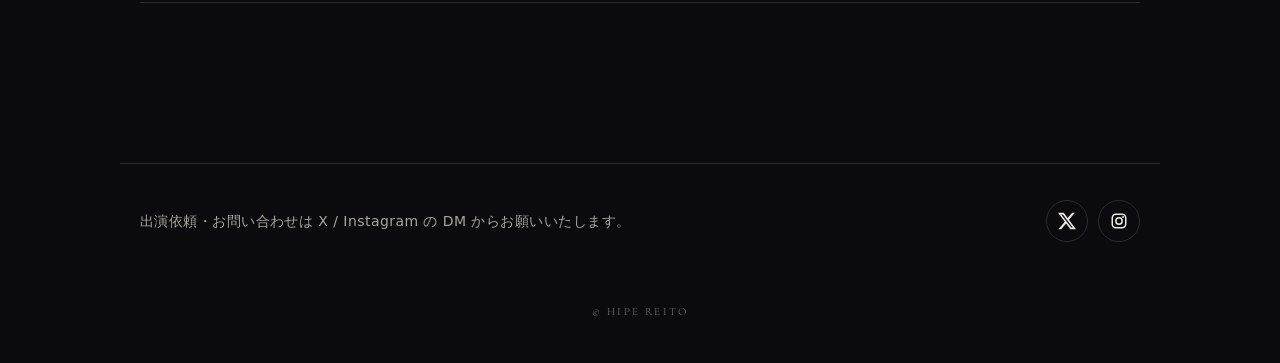
==== commit 6549b195: "Gallery: 18 photos in tiled layout with category filter; add 写真 to nav Co-Authored-By: Claude Opus 5" ====
--- a/index.html
+++ b/index.html
@@ -64,7 +64,7 @@
     </div>
   </section>
 
-  <section class="section">
+  <section class="section" id="photos">
     <div class="section-top">
       <div><p class="eyebrow">Gallery</p><h2>写真</h2></div>
     </div>
--- a/style.css
+++ b/style.css
@@ -217,11 +217,26 @@
 
 
 /* ---------- gallery ---------- */
-.gallery{columns:3 260px;column-gap:12px}
-.g-item{display:block;position:relative;margin:0 0 12px;break-inside:avoid;overflow:hidden;background:#000;border:1px solid var(--line)}
-.g-item img{width:100%;height:auto;transition:transform .4s,opacity .2s;opacity:.92}
-.g-item:hover img{transform:scale(1.03);opacity:1}
-.g-cap{position:absolute;left:0;right:0;bottom:0;padding:18px 12px 8px;font-size:12px;color:var(--ink);background:linear-gradient(0deg,rgba(0,0,0,.75),transparent)}
+#photos{scroll-margin-top:30px}
+.g-tabs{display:flex;flex-wrap:wrap;gap:6px;margin:0 0 20px}
+.g-tabs button{font:inherit;font-size:12px;letter-spacing:.12em;color:var(--ink-2);background:none;border:1px solid var(--line);border-radius:99px;padding:5px 16px;cursor:pointer;transition:.15s}
+.g-tabs button:hover{color:var(--ink);border-color:var(--ink-3)}
+.g-tabs button[aria-selected="true"]{color:#fff;background:var(--red);border-color:var(--red)}
+.g-grid{--gap:10px;display:grid;grid-template-columns:repeat(4,1fr);grid-auto-rows:calc((min(100vw,var(--w)) - 40px - var(--gap) * 3) / 4);grid-auto-flow:dense;gap:var(--gap)}
+.g-item{position:relative;display:block;overflow:hidden;background:#000}
+.g-item[hidden]{display:none}
+.g-item.big{grid-column:span 2;grid-row:span 2}
+.g-item.wide{grid-column:span 2}
+.g-item.tall{grid-row:span 2}
+.g-item img{width:100%;height:100%;object-fit:cover;transition:transform .6s cubic-bezier(.2,.7,.2,1),filter .4s;filter:saturate(.9) brightness(.92)}
+.g-item:hover img{transform:scale(1.04);filter:saturate(1) brightness(1)}
+.g-item::after{content:"";position:absolute;inset:0;border:1px solid rgba(255,255,255,.06);pointer-events:none;transition:border-color .3s}
+.g-item:hover::after{border-color:var(--red)}
+/* 絞り込み中は切り抜かずに縦に積む（枚数が半端でも隙間が出ない） */
+.is-filtered .g-grid{display:block;columns:3;column-gap:var(--gap)}
+.is-filtered .g-item{margin:0 0 var(--gap);break-inside:avoid}
+.is-filtered .g-item img{height:auto}
+.g-cap{position:absolute;left:0;right:0;bottom:0;padding:22px 12px 8px;font-size:11px;line-height:1.5;letter-spacing:.04em;color:var(--ink);background:linear-gradient(0deg,rgba(0,0,0,.8),transparent);font-family:var(--latin)}
 .lightbox{position:fixed;inset:0;z-index:50;background:rgba(5,5,7,.94);display:grid;grid-template-columns:56px 1fr 56px;align-items:center}
 .lightbox[hidden]{display:none}
 .lightbox figure{margin:0;display:flex;flex-direction:column;align-items:center;gap:10px;min-width:0}
@@ -237,11 +252,13 @@
   .site-header .inner{height:auto;padding:10px 16px;flex-wrap:wrap;gap:4px}
   .logo small{display:none}
   .nav{width:100%;justify-content:space-between;margin:0 -12px}
-  .nav a{padding:6px 10px}
+  .nav a{padding:6px 8px}
   .hero{min-height:88vh}
   .hero img{object-position:64% 20%}
-  .gallery{columns:2;column-gap:8px}
-  .g-item{margin-bottom:8px}
+  #photos{scroll-margin-top:70px}
+  .g-grid{--gap:6px;grid-template-columns:repeat(2,1fr);grid-auto-rows:calc((100vw - 32px - var(--gap)) / 2)}
+  .g-tabs button{padding:5px 12px}
+  .is-filtered .g-grid{columns:2}
   .lightbox{grid-template-columns:40px 1fr 40px}
   .lightbox button{font-size:32px;padding:6px}
   .hero::after{background:linear-gradient(0deg,var(--bg) 8%,rgba(11,11,13,.35) 55%,rgba(11,11,13,.1) 100%)}
